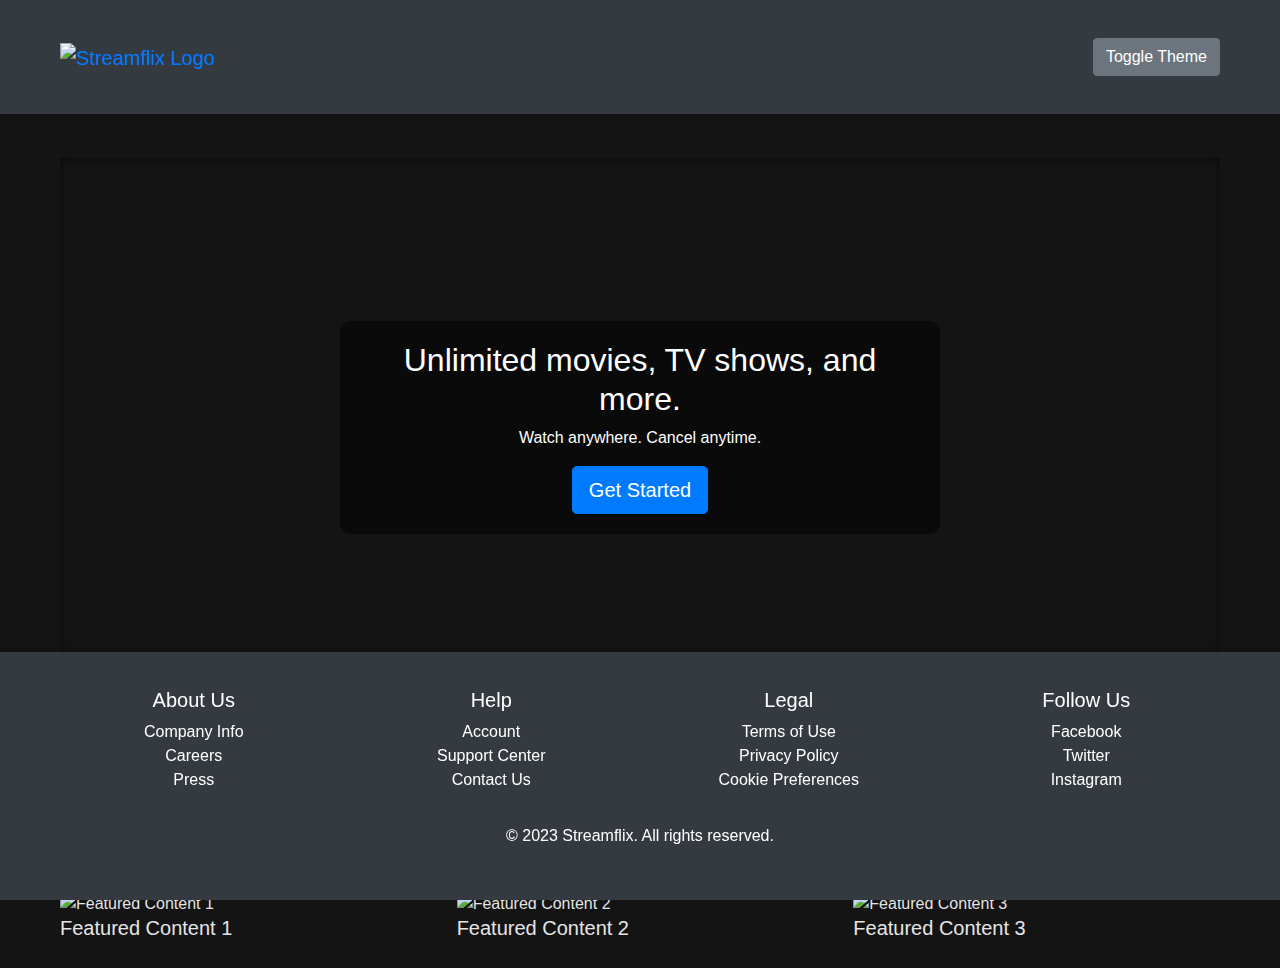
==== Streamflix/index.html @ 5f23887d "deleted: movies.html, mylist.html and tvshows.html." ====
<!DOCTYPE html>
<html lang="en">
<head>
    <meta charset="UTF-8">
    <meta name="viewport" content="width=device-width, initial-scale=1.0">
    <title>Streamflix</title>
    <link rel="stylesheet" href="styles.css">
    <link href="https://stackpath.bootstrapcdn.com/bootstrap/4.5.2/css/bootstrap.min.css" rel="stylesheet">
    <link rel="stylesheet" href="css/style.css">
</head>
<body>
    <header class="bg-dark text-white p-3">
        <div class="container d-flex justify-content-between align-items-center">
            <a class="navbar-brand" href="index.html">
                <img src="images/logo.png" alt="Streamflix Logo" style="height: 50px;">
            </a>
            <button id="theme-toggle" class="btn btn-secondary">Toggle Theme</button>
        </div>
    </header>
    <main class="container mt-4">
        <section class="hero-section text-center text-white">
            <div class="hero-content">
                <h2>Unlimited movies, TV shows, and more.</h2>
                <p>Watch anywhere. Cancel anytime.</p>
                <button class="btn btn-primary btn-lg">Get Started</button>
            </div>
        </section>
        <section class="popular-content mt-4">
            <h2>Popular on Streamflix</h2>
            <div class="row">
                <div class="col-md-3">
                    <img src="images/popular1.jpg" alt="Popular Movie 1">
                    <h5>Popular Movie 1</h5>
                </div>
                <div class="col-md-3">
                    <img src="images/popular2.jpg" alt="Popular Movie 2">
                    <h5>Popular Movie 2</h5>
                </div>
                <div class="col-md-3">
                    <img src="images/popular3.jpg" alt="Popular Movie 3">
                    <h5>Popular Movie 3</h5>
                </div>
                <div class="col-md-3">
                    <img src="images/popular4.jpg" alt="Popular Movie 4">
                    <h5>Popular Movie 4</h5>
                </div>
            </div>
        </section>
        <section>
            <h2>Featured Content</h2>
            <div class="row">
                <div class="col-md-4">
                    <img src="images/featured1.jpg" alt="Featured Content 1">
                    <h5>Featured Content 1</h5>
                </div>
                <div class="col-md-4">
                    <img src="images/featured2.jpg" alt="Featured Content 2">
                    <h5>Featured Content 2</h5>
                </div>
                <div class="col-md-4">
                    <img src="images/featured3.jpg" alt="Featured Content 3">
                    <h5>Featured Content 3</h5>
                </div>
            </div>
        </section>
    </main>
    <footer class="bg-dark text-white text-center p-3 mt-4">
        <div class="container">
            <div class="row">
                <div class="col-md-3">
                    <h5>About Us</h5>
                    <ul class="list-unstyled">
                        <li><a href="#" class="text-white">Company Info</a></li>
                        <li><a href="#" class="text-white">Careers</a></li>
                        <li><a href="#" class="text-white">Press</a></li>
                    </ul>
                </div>
                <div class="col-md-3">
                    <h5>Help</h5>
                    <ul class="list-unstyled">
                        <li><a href="#" class="text-white">Account</a></li>
                        <li><a href="#" class="text-white">Support Center</a></li>
                        <li><a href="#" class="text-white">Contact Us</a></li>
                    </ul>
                </div>
                <div class="col-md-3">
                    <h5>Legal</h5>
                    <ul class="list-unstyled">
                        <li><a href="#" class="text-white">Terms of Use</a></li>
                        <li><a href="#" class="text-white">Privacy Policy</a></li>
                        <li><a href="#" class="text-white">Cookie Preferences</a></li>
                    </ul>
                </div>
                <div class="col-md-3">
                    <h5>Follow Us</h5>
                    <ul class="list-unstyled">
                        <li><a href="#" class="text-white">Facebook</a></li>
                        <li><a href="#" class="text-white">Twitter</a></li>
                        <li><a href="#" class="text-white">Instagram</a></li>
                    </ul>
                </div>
            </div>
            <p class="mt-3">&copy; 2023 Streamflix. All rights reserved.</p>
        </div>
    </footer>
    <script src="https://code.jquery.com/jquery-3.5.1.min.js"></script>
    <script src="https://cdn.jsdelivr.net/npm/@popperjs/core@2.5.4/dist/umd/popper.min.js"></script>
    <script src="https://stackpath.bootstrapcdn.com/bootstrap/4.5.2/js/bootstrap.min.js"></script>
    <script src="js/theme-toggle.js"></script>
</body>
</html>
---- Streamflix/css/style.css ----
/* Styles for Streamflix project */

body {
    font-family: 'Roboto', sans-serif;
    margin: 0;
    padding: 0;
    background-color: #141414;
    color: #e5e5e5;
}

body.light-theme {
    background-color: #ffffff;
    color: #000000;
}

body, header, footer, nav {
    transition: background-color 0.5s, color 0.5s;
}

header {
    background-color: #141414;
    color: #fff;
    padding: 20px 0;
    text-align: center;
    box-shadow: 0 4px 8px rgba(0, 0, 0, 0.1);
}

header.light-theme, footer.light-theme {
    background-color: #ffffff;
    color: #000000;
}

nav {
    display: flex;
    justify-content: center;
    background-color: #141414;
    padding: 10px 0;
    box-shadow: 0 4px 8px rgba(0, 0, 0, 0.1);
}

nav.light-theme {
    background-color: #f8f9fa;
}

nav a {
    color: #fff;
    padding: 14px 20px;
    text-decoration: none;
    text-align: center;
    transition: background-color 0.3s, color 0.3s;
}

nav.light-theme a {
    color: #000000;
}

nav a:hover {
    background-color: #555;
    color: #fff;
}

nav.light-theme a:hover {
    background-color: #e2e6ea;
    color: #000;
}

.container {
    padding: 20px;
    max-width: 1200px;
    margin: 0 auto;
}

footer {
    background-color: #141414;
    color: #fff;
    text-align: center;
    padding: 20px 0;
    position: fixed;
    width: 100%;
    bottom: 0;
    box-shadow: 0 -4px 8px rgba(0, 0, 0, 0.1);
}

.hero-section {
    background: url('hero-background.jpg') no-repeat center center/cover;
    height: 60vh;
    display: flex;
    align-items: center;
    justify-content: center;
    flex-direction: column;
    text-align: center;
    color: #fff;
    padding: 20px;
    box-shadow: inset 0 0 10px rgba(0, 0, 0, 0.5);
}

.hero-section .hero-content {
    background: rgba(0, 0, 0, 0.5);
    padding: 20px;
    border-radius: 10px;
    max-width: 600px;
    width: 100%;
}

.popular-content .row {
    display: flex;
    flex-wrap: wrap;
    gap: 20px;
}

.popular-content .row .col-md-3 {
    flex: 1 1 calc(25% - 20px);
    margin-bottom: 20px;
}

.popular-content img {
    width: 100%;
    border-radius: 10px;
    transition: transform 0.3s;
}

.popular-content img:hover {
    transform: scale(1.05);
}
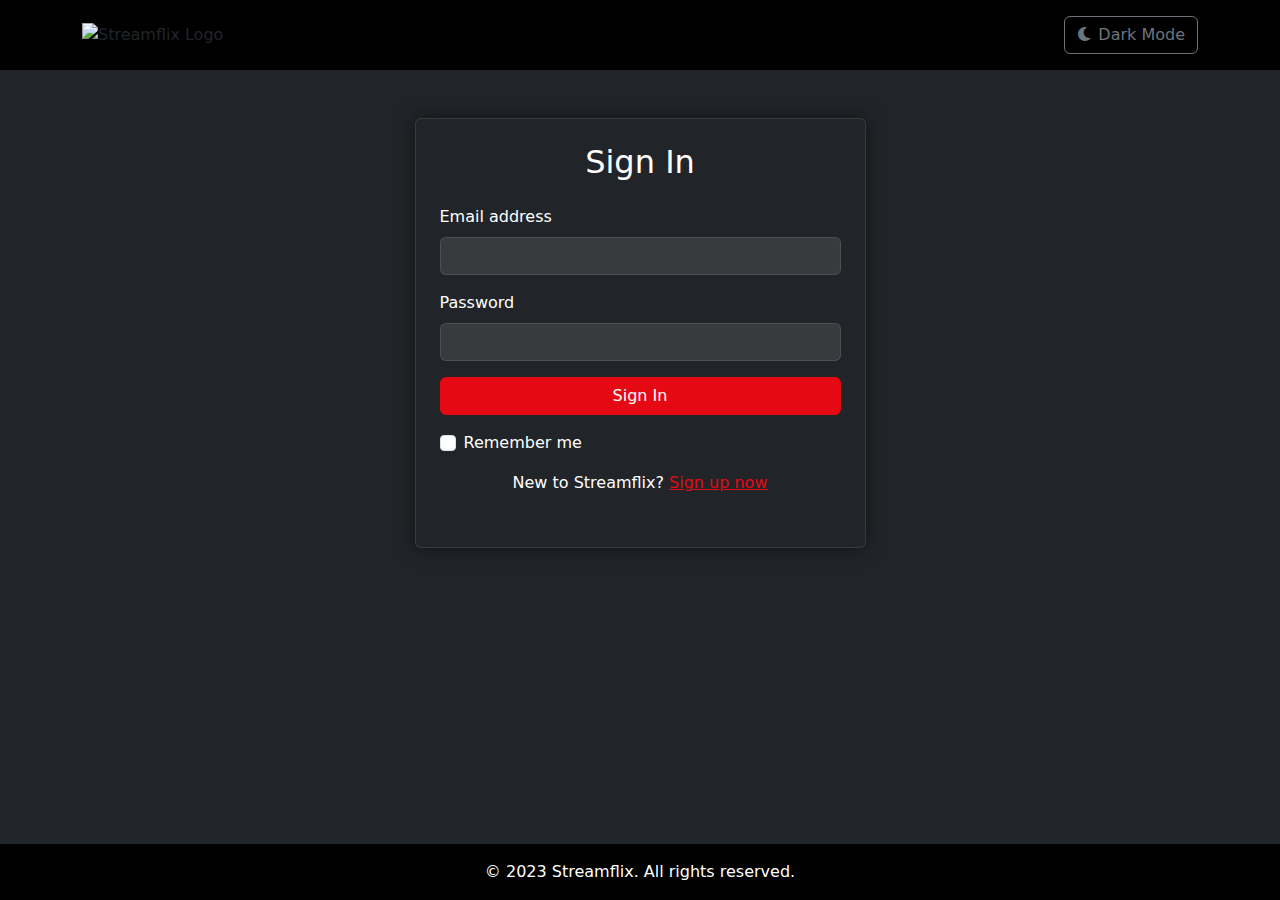
==== commit d2d92f6c: "full rework on index.html page and almost functional login page" ====
--- a/Streamflix/index.html
+++ b/Streamflix/index.html
@@ -3,109 +3,292 @@
 <head>
     <meta charset="UTF-8">
     <meta name="viewport" content="width=device-width, initial-scale=1.0">
-    <title>Streamflix</title>
-    <link rel="stylesheet" href="styles.css">
-    <link href="https://stackpath.bootstrapcdn.com/bootstrap/4.5.2/css/bootstrap.min.css" rel="stylesheet">
+    <title>Streamflix - Home</title>
+    <!-- Bootstrap 5 CSS -->
+    <link href="https://cdn.jsdelivr.net/npm/bootstrap@5.3.0-alpha1/dist/css/bootstrap.min.css" rel="stylesheet">
+    <!-- Font Awesome -->
+    <link rel="stylesheet" href="https://cdnjs.cloudflare.com/ajax/libs/font-awesome/6.0.0-beta3/css/all.min.css">
+    <!-- Custom CSS -->
     <link rel="stylesheet" href="css/style.css">
 </head>
-<body>
-    <header class="bg-dark text-white p-3">
-        <div class="container d-flex justify-content-between align-items-center">
+<body class="bg-black">
+    <!-- Navigation -->
+    <nav class="navbar navbar-expand-lg navbar-dark bg-black bg-gradient py-3">
+        <div class="container">
             <a class="navbar-brand" href="index.html">
-                <img src="images/logo.png" alt="Streamflix Logo" style="height: 50px;">
+                <img src="https://upload.wikimedia.org/wikipedia/commons/0/08/Netflix_2015_logo.svg" alt="Streamflix Logo" height="40">
             </a>
-            <button id="theme-toggle" class="btn btn-secondary">Toggle Theme</button>
+            <button class="navbar-toggler" type="button" data-bs-toggle="collapse" data-bs-target="#navbarNav">
+                <span class="navbar-toggler-icon"></span>
+            </button>
+            <div class="collapse navbar-collapse" id="navbarNav">
+                <ul class="navbar-nav me-auto">
+                    <li class="nav-item"><a class="nav-link active" href="#">Home</a></li>
+                    <li class="nav-item"><a class="nav-link" href="#">TV Shows</a></li>
+                    <li class="nav-item"><a class="nav-link" href="#">Movies</a></li>
+                    <li class="nav-item"><a class="nav-link" href="#">New & Popular</a></li>
+                    <li class="nav-item"><a class="nav-link" href="#">My List</a></li>
+                </ul>
+                <div class="d-flex align-items-center">
+                    <div class="input-group search-box me-3 d-none d-lg-flex">
+                        <input type="text" class="form-control bg-dark text-white border-0" placeholder="Search">
+                        <button class="btn btn-dark" type="button"><i class="fas fa-search"></i></button>
+                    </div>
+                    <div class="dropdown">
+                        <button class="btn btn-dark dropdown-toggle" type="button" id="profileDropdown" data-bs-toggle="dropdown">
+                            <i class="fas fa-user-circle fs-4"></i>
+                        </button>
+                        <ul class="dropdown-menu dropdown-menu-end">
+                            <li><a class="dropdown-item" href="#"><i class="fas fa-user me-2"></i>Account</a></li>
+                            <li><a class="dropdown-item" href="#"><i class="fas fa-cog me-2"></i>Settings</a></li>
+                            <li><hr class="dropdown-divider"></li>
+                            <li><a class="dropdown-item" href="#" id="logoutBtn"><i class="fas fa-sign-out-alt me-2"></i>Sign Out</a></li>
+                        </ul>
+                    </div>
+                    <button id="theme-toggle" class="btn btn-dark ms-2">
+                        <i class="fas fa-moon"></i>
+                    </button>
+                </div>
+            </div>
         </div>
-    </header>
-    <main class="container mt-4">
-        <section class="hero-section text-center text-white">
-            <div class="hero-content">
-                <h2>Unlimited movies, TV shows, and more.</h2>
-                <p>Watch anywhere. Cancel anytime.</p>
-                <button class="btn btn-primary btn-lg">Get Started</button>
+    </nav>
+
+    <!-- Hero Banner -->
+    <section class="hero-banner position-relative">
+        <div class="hero-overlay"></div>
+        <div class="container position-relative z-index-1">
+            <div class="row min-vh-75 align-items-center">
+                <div class="col-lg-6">
+                    <img src="https://image.tmdb.org/t/p/original/wwemzKWzjKYJFfCeiB57q3r4Bcm.png" alt="Featured Show" class="img-fluid mb-4">
+                    <h1 class="display-4 fw-bold mb-3">Stranger Things</h1>
+                    <p class="lead mb-4">When a young boy vanishes, a small town uncovers a mystery involving secret experiments, terrifying supernatural forces and one strange little girl.</p>
+                    <div class="d-flex gap-3">
+                        <button class="btn btn-danger btn-lg"><i class="fas fa-play me-2"></i>Play</button>
+                        <button class="btn btn-outline-light btn-lg"><i class="fas fa-info-circle me-2"></i>More Info</button>
+                    </div>
+                </div>
+            </div>
+        </div>
+    </section>
+
+    <!-- Content Rows -->
+    <main class="container py-5">
+        <!-- Popular on Streamflix -->
+        <section class="mb-5">
+            <h2 class="section-title mb-4">Popular on Streamflix</h2>
+            <div class="row row-cols-2 row-cols-sm-3 row-cols-md-4 row-cols-lg-5 g-3">
+                <div class="col">
+                    <div class="card bg-transparent border-0">
+                        <img src="https://image.tmdb.org/t/p/w500/1g0dhYtq4irTY1GPXvft6k4YLjm.jpg" class="card-img-top" alt="The Witcher">
+                        <div class="card-body p-0 pt-2">
+                            <h5 class="card-title fs-6">The Witcher</h5>
+                        </div>
+                    </div>
+                </div>
+                <div class="col">
+                    <div class="card bg-transparent border-0">
+                        <img src="https://image.tmdb.org/t/p/w500/44Lm7Yd3zFPaQ7O0FbQqjbkUkUo.jpg" class="card-img-top" alt="Money Heist">
+                        <div class="card-body p-0 pt-2">
+                            <h5 class="card-title fs-6">Money Heist</h5>
+                        </div>
+                    </div>
+                </div>
+                <div class="col">
+                    <div class="card bg-transparent border-0">
+                        <img src="https://image.tmdb.org/t/p/w500/6kbAMLteGO8yyewYau6bJ683sw7.jpg" class="card-img-top" alt="The Mandalorian">
+                        <div class="card-body p-0 pt-2">
+                            <h5 class="card-title fs-6">The Mandalorian</h5>
+                        </div>
+                    </div>
+                </div>
+                <div class="col">
+                    <div class="card bg-transparent border-0">
+                        <img src="https://image.tmdb.org/t/p/w500/6UH52Fmau8RPsMAbQbjwN3wJSCj.jpg" class="card-img-top" alt="Peaky Blinders">
+                        <div class="card-body p-0 pt-2">
+                            <h5 class="card-title fs-6">Peaky Blinders</h5>
+                        </div>
+                    </div>
+                </div>
+                <div class="col">
+                    <div class="card bg-transparent border-0">
+                        <img src="https://image.tmdb.org/t/p/w500/5vUux2vNUTqwCzb7thV4H2TnZwm.jpg" class="card-img-top" alt="Breaking Bad">
+                        <div class="card-body p-0 pt-2">
+                            <h5 class="card-title fs-6">Breaking Bad</h5>
+                        </div>
+                    </div>
+                </div>
             </div>
         </section>
-        <section class="popular-content mt-4">
-            <h2>Popular on Streamflix</h2>
-            <div class="row">
-                <div class="col-md-3">
-                    <img src="images/popular1.jpg" alt="Popular Movie 1">
-                    <h5>Popular Movie 1</h5>
-                </div>
-                <div class="col-md-3">
-                    <img src="images/popular2.jpg" alt="Popular Movie 2">
-                    <h5>Popular Movie 2</h5>
-                </div>
-                <div class="col-md-3">
-                    <img src="images/popular3.jpg" alt="Popular Movie 3">
-                    <h5>Popular Movie 3</h5>
-                </div>
-                <div class="col-md-3">
-                    <img src="images/popular4.jpg" alt="Popular Movie 4">
-                    <h5>Popular Movie 4</h5>
+
+        <!-- Continue Watching -->
+        <section class="mb-5">
+            <h2 class="section-title mb-4">Continue Watching</h2>
+            <div class="row row-cols-2 row-cols-sm-3 row-cols-md-4 row-cols-lg-5 g-3">
+                <div class="col">
+                    <div class="card bg-transparent border-0">
+                        <div class="position-relative">
+                            <img src="https://image.tmdb.org/t/p/w500/6f9bUq6e1M8sYQ3kQlKXMuqYVfE.jpg" class="card-img-top" alt="The Queen's Gambit">
+                            <div class="progress position-absolute bottom-0 start-0 w-100 rounded-0" style="height: 4px;">
+                                <div class="progress-bar bg-danger" style="width: 65%"></div>
+                            </div>
+                        </div>
+                        <div class="card-body p-0 pt-2">
+                            <h5 class="card-title fs-6">The Queen's Gambit</h5>
+                        </div>
+                    </div>
+                </div>
+                <div class="col">
+                    <div class="card bg-transparent border-0">
+                        <div class="position-relative">
+                            <img src="https://image.tmdb.org/t/p/w500/6UH52Fmau8RPsMAbQbjwN3wJSCj.jpg" class="card-img-top" alt="Peaky Blinders">
+                            <div class="progress position-absolute bottom-0 start-0 w-100 rounded-0" style="height: 4px;">
+                                <div class="progress-bar bg-danger" style="width: 30%"></div>
+                            </div>
+                        </div>
+                        <div class="card-body p-0 pt-2">
+                            <h5 class="card-title fs-6">Peaky Blinders</h5>
+                        </div>
+                    </div>
+                </div>
+                <div class="col">
+                    <div class="card bg-transparent border-0">
+                        <div class="position-relative">
+                            <img src="https://image.tmdb.org/t/p/w500/5vUux2vNUTqwCzb7thV4H2TnZwm.jpg" class="card-img-top" alt="Breaking Bad">
+                            <div class="progress position-absolute bottom-0 start-0 w-100 rounded-0" style="height: 4px;">
+                                <div class="progress-bar bg-danger" style="width: 80%"></div>
+                            </div>
+                        </div>
+                        <div class="card-body p-0 pt-2">
+                            <h5 class="card-title fs-6">Breaking Bad</h5>
+                        </div>
+                    </div>
+                </div>
+                <div class="col">
+                    <div class="card bg-transparent border-0">
+                        <div class="position-relative">
+                            <img src="https://image.tmdb.org/t/p/w500/6kbAMLteGO8yyewYau6bJ683sw7.jpg" class="card-img-top" alt="The Mandalorian">
+                            <div class="progress position-absolute bottom-0 start-0 w-100 rounded-0" style="height: 4px;">
+                                <div class="progress-bar bg-danger" style="width: 45%"></div>
+                            </div>
+                        </div>
+                        <div class="card-body p-0 pt-2">
+                            <h5 class="card-title fs-6">The Mandalorian</h5>
+                        </div>
+                    </div>
+                </div>
+                <div class="col">
+                    <div class="card bg-transparent border-0">
+                        <div class="position-relative">
+                            <img src="https://image.tmdb.org/t/p/w500/1g0dhYtq4irTY1GPXvft6k4YLjm.jpg" class="card-img-top" alt="The Witcher">
+                            <div class="progress position-absolute bottom-0 start-0 w-100 rounded-0" style="height: 4px;">
+                                <div class="progress-bar bg-danger" style="width: 15%"></div>
+                            </div>
+                        </div>
+                        <div class="card-body p-0 pt-2">
+                            <h5 class="card-title fs-6">The Witcher</h5>
+                        </div>
+                    </div>
                 </div>
             </div>
         </section>
-        <section>
-            <h2>Featured Content</h2>
-            <div class="row">
-                <div class="col-md-4">
-                    <img src="images/featured1.jpg" alt="Featured Content 1">
-                    <h5>Featured Content 1</h5>
-                </div>
-                <div class="col-md-4">
-                    <img src="images/featured2.jpg" alt="Featured Content 2">
-                    <h5>Featured Content 2</h5>
-                </div>
-                <div class="col-md-4">
-                    <img src="images/featured3.jpg" alt="Featured Content 3">
-                    <h5>Featured Content 3</h5>
+
+        <!-- My List -->
+        <section class="mb-5">
+            <h2 class="section-title mb-4">My List</h2>
+            <div class="row row-cols-2 row-cols-sm-3 row-cols-md-4 row-cols-lg-5 g-3">
+                <div class="col">
+                    <div class="card bg-transparent border-0">
+                        <img src="https://image.tmdb.org/t/p/w500/5vUux2vNUTqwCzb7thV4H2TnZwm.jpg" class="card-img-top" alt="Breaking Bad">
+                        <div class="card-body p-0 pt-2">
+                            <h5 class="card-title fs-6">Breaking Bad</h5>
+                        </div>
+                    </div>
+                </div>
+                <div class="col">
+                    <div class="card bg-transparent border-0">
+                        <img src="https://image.tmdb.org/t/p/w500/6UH52Fmau8RPsMAbQbjwN3wJSCj.jpg" class="card-img-top" alt="Peaky Blinders">
+                        <div class="card-body p-0 pt-2">
+                            <h5 class="card-title fs-6">Peaky Blinders</h5>
+                        </div>
+                    </div>
+                </div>
+                <div class="col">
+                    <div class="card bg-transparent border-0">
+                        <img src="https://image.tmdb.org/t/p/w500/6kbAMLteGO8yyewYau6bJ683sw7.jpg" class="card-img-top" alt="The Mandalorian">
+                        <div class="card-body p-0 pt-2">
+                            <h5 class="card-title fs-6">The Mandalorian</h5>
+                        </div>
+                    </div>
+                </div>
+                <div class="col">
+                    <div class="card bg-transparent border-0">
+                        <img src="https://image.tmdb.org/t/p/w500/1g0dhYtq4irTY1GPXvft6k4YLjm.jpg" class="card-img-top" alt="The Witcher">
+                        <div class="card-body p-0 pt-2">
+                            <h5 class="card-title fs-6">The Witcher</h5>
+                        </div>
+                    </div>
+                </div>
+                <div class="col">
+                    <div class="card bg-transparent border-0">
+                        <img src="https://image.tmdb.org/t/p/w500/44Lm7Yd3zFPaQ7O0FbQqjbkUkUo.jpg" class="card-img-top" alt="Money Heist">
+                        <div class="card-body p-0 pt-2">
+                            <h5 class="card-title fs-6">Money Heist</h5>
+                        </div>
+                    </div>
                 </div>
             </div>
         </section>
     </main>
-    <footer class="bg-dark text-white text-center p-3 mt-4">
+
+    <!-- Footer -->
+    <footer class="bg-black text-secondary py-5">
         <div class="container">
             <div class="row">
-                <div class="col-md-3">
-                    <h5>About Us</h5>
+                <div class="col-md-3 mb-4">
+                    <h5 class="text-white mb-3">Company</h5>
                     <ul class="list-unstyled">
-                        <li><a href="#" class="text-white">Company Info</a></li>
-                        <li><a href="#" class="text-white">Careers</a></li>
-                        <li><a href="#" class="text-white">Press</a></li>
+                        <li class="mb-2"><a href="#" class="text-secondary text-decoration-none">About Us</a></li>
+                        <li class="mb-2"><a href="#" class="text-secondary text-decoration-none">Jobs</a></li>
+                        <li class="mb-2"><a href="#" class="text-secondary text-decoration-none">Contact</a></li>
                     </ul>
                 </div>
-                <div class="col-md-3">
-                    <h5>Help</h5>
+                <div class="col-md-3 mb-4">
+                    <h5 class="text-white mb-3">Help</h5>
                     <ul class="list-unstyled">
-                        <li><a href="#" class="text-white">Account</a></li>
-                        <li><a href="#" class="text-white">Support Center</a></li>
-                        <li><a href="#" class="text-white">Contact Us</a></li>
+                        <li class="mb-2"><a href="#" class="text-secondary text-decoration-none">Account</a></li>
+                        <li class="mb-2"><a href="#" class="text-secondary text-decoration-none">Plans</a></li>
+                        <li class="mb-2"><a href="#" class="text-secondary text-decoration-none">Support</a></li>
                     </ul>
                 </div>
-                <div class="col-md-3">
-                    <h5>Legal</h5>
+                <div class="col-md-3 mb-4">
+                    <h5 class="text-white mb-3">Legal</h5>
                     <ul class="list-unstyled">
-                        <li><a href="#" class="text-white">Terms of Use</a></li>
-                        <li><a href="#" class="text-white">Privacy Policy</a></li>
-                        <li><a href="#" class="text-white">Cookie Preferences</a></li>
+                        <li class="mb-2"><a href="#" class="text-secondary text-decoration-none">Privacy</a></li>
+                        <li class="mb-2"><a href="#" class="text-secondary text-decoration-none">Terms</a></li>
+                        <li class="mb-2"><a href="#" class="text-secondary text-decoration-none">Cookie Preferences</a></li>
                     </ul>
                 </div>
-                <div class="col-md-3">
-                    <h5>Follow Us</h5>
-                    <ul class="list-unstyled">
-                        <li><a href="#" class="text-white">Facebook</a></li>
-                        <li><a href="#" class="text-white">Twitter</a></li>
-                        <li><a href="#" class="text-white">Instagram</a></li>
-                    </ul>
-                </div>
-            </div>
-            <p class="mt-3">&copy; 2023 Streamflix. All rights reserved.</p>
+                <div class="col-md-3 mb-4">
+                    <h5 class="text-white mb-3">Follow Us</h5>
+                    <div class="d-flex gap-3">
+                        <a href="#" class="text-secondary"><i class="fab fa-facebook-f fa-lg"></i></a>
+                        <a href="#" class="text-secondary"><i class="fab fa-twitter fa-lg"></i></a>
+                        <a href="#" class="text-secondary"><i class="fab fa-instagram fa-lg"></i></a>
+                        <a href="#" class="text-secondary"><i class="fab fa-youtube fa-lg"></i></a>
+                    </div>
+                </div>
+            </div>
+            <hr class="my-4 bg-secondary">
+            <div class="text-center">
+                <p class="mb-0">&copy; 2023 Streamflix. All rights reserved.</p>
+            </div>
         </div>
     </footer>
-    <script src="https://code.jquery.com/jquery-3.5.1.min.js"></script>
-    <script src="https://cdn.jsdelivr.net/npm/@popperjs/core@2.5.4/dist/umd/popper.min.js"></script>
-    <script src="https://stackpath.bootstrapcdn.com/bootstrap/4.5.2/js/bootstrap.min.js"></script>
+
+    <!-- Bootstrap 5 JS Bundle with Popper -->
+    <script src="https://cdn.jsdelivr.net/npm/bootstrap@5.3.0-alpha1/dist/js/bootstrap.bundle.min.js"></script>
+    <!-- Custom JS -->
+    <script src="js/auth.js"></script>
     <script src="js/theme-toggle.js"></script>
 </body>
-</html>
+</html>--- a/Streamflix/css/style.css
+++ b/Streamflix/css/style.css
@@ -1,124 +1,48 @@
-/* Styles for Streamflix project */
-
 body {
-    font-family: 'Roboto', sans-serif;
-    margin: 0;
-    padding: 0;
-    background-color: #141414;
-    color: #e5e5e5;
+    min-height: 100vh;
+    display: flex;
+    flex-direction: column;
 }
 
-body.light-theme {
-    background-color: #ffffff;
-    color: #000000;
+main {
+    flex: 1;
 }
 
-body, header, footer, nav {
-    transition: background-color 0.5s, color 0.5s;
+.card {
+    border: 1px solid rgba(255, 255, 255, 0.1);
+    box-shadow: 0 0 20px rgba(0, 0, 0, 0.5);
 }
 
-header {
-    background-color: #141414;
-    color: #fff;
-    padding: 20px 0;
-    text-align: center;
-    box-shadow: 0 4px 8px rgba(0, 0, 0, 0.1);
+.form-control.bg-secondary {
+    background-color: rgba(255, 255, 255, 0.1) !important;
+    border: 1px solid rgba(255, 255, 255, 0.2);
 }
 
-header.light-theme, footer.light-theme {
-    background-color: #ffffff;
-    color: #000000;
+.form-control:focus {
+    background-color: rgba(255, 255, 255, 0.2) !important;
+    color: white;
+    border-color: #dc3545;
+    box-shadow: 0 0 0 0.25rem rgba(220, 53, 69, 0.25);
 }
 
-nav {
-    display: flex;
-    justify-content: center;
-    background-color: #141414;
-    padding: 10px 0;
-    box-shadow: 0 4px 8px rgba(0, 0, 0, 0.1);
+.btn-danger {
+    background-color: #e50914;
+    border-color: #e50914;
 }
 
-nav.light-theme {
-    background-color: #f8f9fa;
+.btn-danger:hover {
+    background-color: #c40812;
+    border-color: #c40812;
 }
 
-nav a {
-    color: #fff;
-    padding: 14px 20px;
-    text-decoration: none;
-    text-align: center;
-    transition: background-color 0.3s, color 0.3s;
+a.text-danger {
+    color: #e50914 !important;
 }
 
-nav.light-theme a {
-    color: #000000;
+a.text-danger:hover {
+    color: #c40812 !important;
 }
 
-nav a:hover {
-    background-color: #555;
-    color: #fff;
-}
-
-nav.light-theme a:hover {
-    background-color: #e2e6ea;
-    color: #000;
-}
-
-.container {
-    padding: 20px;
-    max-width: 1200px;
-    margin: 0 auto;
-}
-
-footer {
-    background-color: #141414;
-    color: #fff;
-    text-align: center;
-    padding: 20px 0;
-    position: fixed;
-    width: 100%;
-    bottom: 0;
-    box-shadow: 0 -4px 8px rgba(0, 0, 0, 0.1);
-}
-
-.hero-section {
-    background: url('hero-background.jpg') no-repeat center center/cover;
-    height: 60vh;
-    display: flex;
-    align-items: center;
-    justify-content: center;
-    flex-direction: column;
-    text-align: center;
-    color: #fff;
-    padding: 20px;
-    box-shadow: inset 0 0 10px rgba(0, 0, 0, 0.5);
-}
-
-.hero-section .hero-content {
-    background: rgba(0, 0, 0, 0.5);
-    padding: 20px;
-    border-radius: 10px;
-    max-width: 600px;
-    width: 100%;
-}
-
-.popular-content .row {
-    display: flex;
-    flex-wrap: wrap;
-    gap: 20px;
-}
-
-.popular-content .row .col-md-3 {
-    flex: 1 1 calc(25% - 20px);
-    margin-bottom: 20px;
-}
-
-.popular-content img {
-    width: 100%;
-    border-radius: 10px;
-    transition: transform 0.3s;
-}
-
-.popular-content img:hover {
-    transform: scale(1.05);
+body, .card, .form-control {
+    transition: background-color 0.3s ease, border-color 0.3s ease;
 }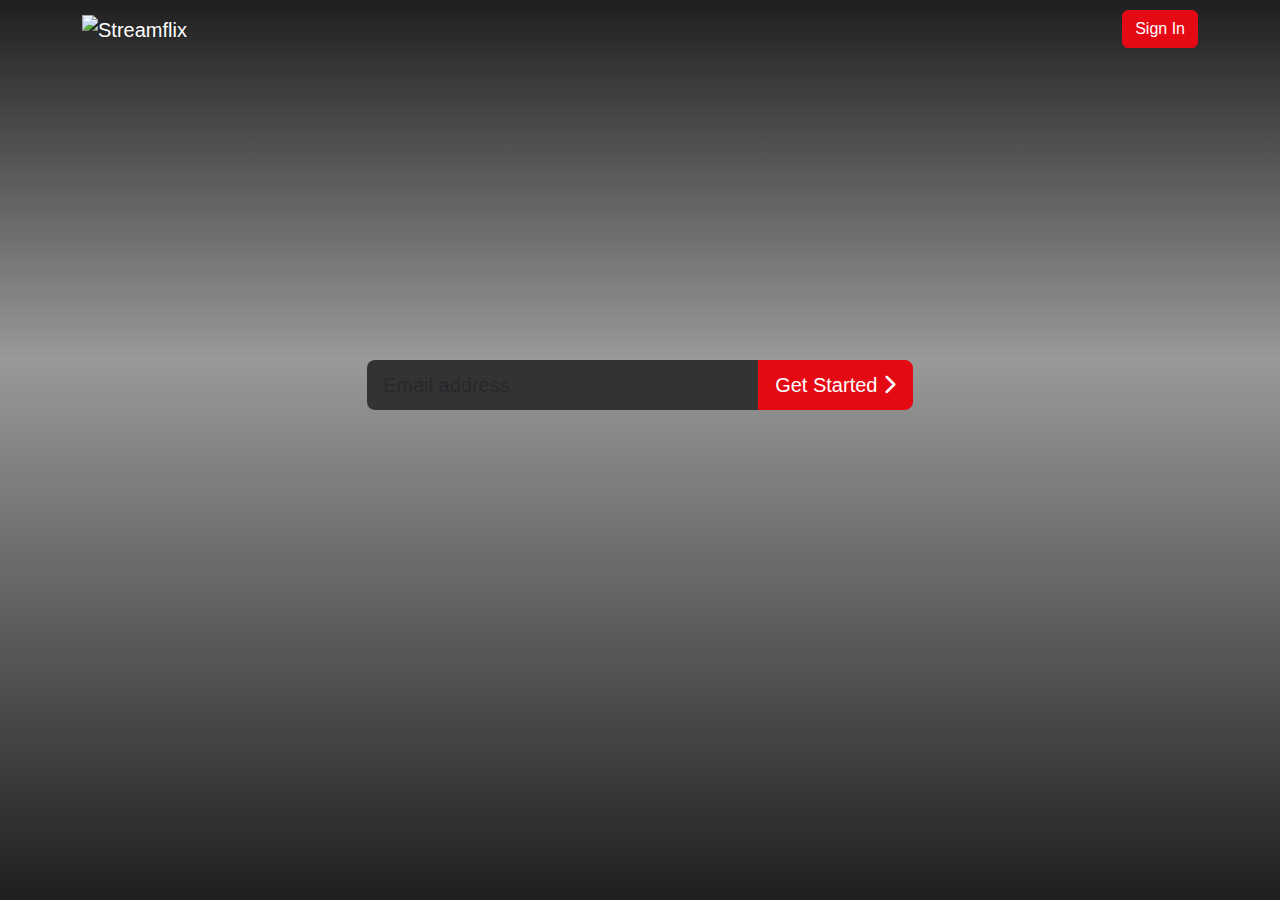
==== commit 90844511: "fixing login function with auth.html" ====
--- a/Streamflix/index.html
+++ b/Streamflix/index.html
@@ -3,292 +3,45 @@
 <head>
     <meta charset="UTF-8">
     <meta name="viewport" content="width=device-width, initial-scale=1.0">
-    <title>Streamflix - Home</title>
-    <!-- Bootstrap 5 CSS -->
-    <link href="https://cdn.jsdelivr.net/npm/bootstrap@5.3.0-alpha1/dist/css/bootstrap.min.css" rel="stylesheet">
-    <!-- Font Awesome -->
-    <link rel="stylesheet" href="https://cdnjs.cloudflare.com/ajax/libs/font-awesome/6.0.0-beta3/css/all.min.css">
-    <!-- Custom CSS -->
+    <title>Streamflix - Unlimited Movies</title>
+    <link href="https://cdn.jsdelivr.net/npm/bootstrap@5.3.0/dist/css/bootstrap.min.css" rel="stylesheet">
+    <link rel="stylesheet" href="https://cdnjs.cloudflare.com/ajax/libs/font-awesome/6.0.0/css/all.min.css">
     <link rel="stylesheet" href="css/style.css">
 </head>
-<body class="bg-black">
-    <!-- Navigation -->
-    <nav class="navbar navbar-expand-lg navbar-dark bg-black bg-gradient py-3">
+<body class="welcome-page">
+    <div class="hero-overlay"></div>
+    
+    <nav class="navbar navbar-dark">
         <div class="container">
             <a class="navbar-brand" href="index.html">
-                <img src="https://upload.wikimedia.org/wikipedia/commons/0/08/Netflix_2015_logo.svg" alt="Streamflix Logo" height="40">
+                <img src="https://upload.wikimedia.org/wikipedia/commons/0/08/Netflix_2015_logo.svg" height="40" alt="Streamflix">
             </a>
-            <button class="navbar-toggler" type="button" data-bs-toggle="collapse" data-bs-target="#navbarNav">
-                <span class="navbar-toggler-icon"></span>
-            </button>
-            <div class="collapse navbar-collapse" id="navbarNav">
-                <ul class="navbar-nav me-auto">
-                    <li class="nav-item"><a class="nav-link active" href="#">Home</a></li>
-                    <li class="nav-item"><a class="nav-link" href="#">TV Shows</a></li>
-                    <li class="nav-item"><a class="nav-link" href="#">Movies</a></li>
-                    <li class="nav-item"><a class="nav-link" href="#">New & Popular</a></li>
-                    <li class="nav-item"><a class="nav-link" href="#">My List</a></li>
-                </ul>
-                <div class="d-flex align-items-center">
-                    <div class="input-group search-box me-3 d-none d-lg-flex">
-                        <input type="text" class="form-control bg-dark text-white border-0" placeholder="Search">
-                        <button class="btn btn-dark" type="button"><i class="fas fa-search"></i></button>
-                    </div>
-                    <div class="dropdown">
-                        <button class="btn btn-dark dropdown-toggle" type="button" id="profileDropdown" data-bs-toggle="dropdown">
-                            <i class="fas fa-user-circle fs-4"></i>
-                        </button>
-                        <ul class="dropdown-menu dropdown-menu-end">
-                            <li><a class="dropdown-item" href="#"><i class="fas fa-user me-2"></i>Account</a></li>
-                            <li><a class="dropdown-item" href="#"><i class="fas fa-cog me-2"></i>Settings</a></li>
-                            <li><hr class="dropdown-divider"></li>
-                            <li><a class="dropdown-item" href="#" id="logoutBtn"><i class="fas fa-sign-out-alt me-2"></i>Sign Out</a></li>
-                        </ul>
-                    </div>
-                    <button id="theme-toggle" class="btn btn-dark ms-2">
-                        <i class="fas fa-moon"></i>
+            <div>
+                <a href="auth.html?action=login" class="btn btn-danger">Sign In</a>
+            </div>
+        </div>
+    </nav>
+
+    <main class="container text-center text-white hero-content">
+        <h1 class="display-3 fw-bold mb-4">Unlimited movies, TV shows, and more.</h1>
+        <p class="h4 mb-5">Watch anywhere. Cancel anytime.</p>
+        <p class="h5 mb-4">Ready to watch? Enter your email to create or restart your membership.</p>
+        
+        <div class="row justify-content-center">
+            <div class="col-md-8 col-lg-6">
+                <div class="input-group mb-3">
+                    <input type="email" class="form-control form-control-lg" placeholder="Email address">
+                    <button class="btn btn-danger btn-lg" type="button" onclick="location.href='auth.html?action=signup'">
+                        Get Started <i class="fas fa-chevron-right"></i>
                     </button>
                 </div>
             </div>
         </div>
-    </nav>
-
-    <!-- Hero Banner -->
-    <section class="hero-banner position-relative">
-        <div class="hero-overlay"></div>
-        <div class="container position-relative z-index-1">
-            <div class="row min-vh-75 align-items-center">
-                <div class="col-lg-6">
-                    <img src="https://image.tmdb.org/t/p/original/wwemzKWzjKYJFfCeiB57q3r4Bcm.png" alt="Featured Show" class="img-fluid mb-4">
-                    <h1 class="display-4 fw-bold mb-3">Stranger Things</h1>
-                    <p class="lead mb-4">When a young boy vanishes, a small town uncovers a mystery involving secret experiments, terrifying supernatural forces and one strange little girl.</p>
-                    <div class="d-flex gap-3">
-                        <button class="btn btn-danger btn-lg"><i class="fas fa-play me-2"></i>Play</button>
-                        <button class="btn btn-outline-light btn-lg"><i class="fas fa-info-circle me-2"></i>More Info</button>
-                    </div>
-                </div>
-            </div>
-        </div>
-    </section>
-
-    <!-- Content Rows -->
-    <main class="container py-5">
-        <!-- Popular on Streamflix -->
-        <section class="mb-5">
-            <h2 class="section-title mb-4">Popular on Streamflix</h2>
-            <div class="row row-cols-2 row-cols-sm-3 row-cols-md-4 row-cols-lg-5 g-3">
-                <div class="col">
-                    <div class="card bg-transparent border-0">
-                        <img src="https://image.tmdb.org/t/p/w500/1g0dhYtq4irTY1GPXvft6k4YLjm.jpg" class="card-img-top" alt="The Witcher">
-                        <div class="card-body p-0 pt-2">
-                            <h5 class="card-title fs-6">The Witcher</h5>
-                        </div>
-                    </div>
-                </div>
-                <div class="col">
-                    <div class="card bg-transparent border-0">
-                        <img src="https://image.tmdb.org/t/p/w500/44Lm7Yd3zFPaQ7O0FbQqjbkUkUo.jpg" class="card-img-top" alt="Money Heist">
-                        <div class="card-body p-0 pt-2">
-                            <h5 class="card-title fs-6">Money Heist</h5>
-                        </div>
-                    </div>
-                </div>
-                <div class="col">
-                    <div class="card bg-transparent border-0">
-                        <img src="https://image.tmdb.org/t/p/w500/6kbAMLteGO8yyewYau6bJ683sw7.jpg" class="card-img-top" alt="The Mandalorian">
-                        <div class="card-body p-0 pt-2">
-                            <h5 class="card-title fs-6">The Mandalorian</h5>
-                        </div>
-                    </div>
-                </div>
-                <div class="col">
-                    <div class="card bg-transparent border-0">
-                        <img src="https://image.tmdb.org/t/p/w500/6UH52Fmau8RPsMAbQbjwN3wJSCj.jpg" class="card-img-top" alt="Peaky Blinders">
-                        <div class="card-body p-0 pt-2">
-                            <h5 class="card-title fs-6">Peaky Blinders</h5>
-                        </div>
-                    </div>
-                </div>
-                <div class="col">
-                    <div class="card bg-transparent border-0">
-                        <img src="https://image.tmdb.org/t/p/w500/5vUux2vNUTqwCzb7thV4H2TnZwm.jpg" class="card-img-top" alt="Breaking Bad">
-                        <div class="card-body p-0 pt-2">
-                            <h5 class="card-title fs-6">Breaking Bad</h5>
-                        </div>
-                    </div>
-                </div>
-            </div>
-        </section>
-
-        <!-- Continue Watching -->
-        <section class="mb-5">
-            <h2 class="section-title mb-4">Continue Watching</h2>
-            <div class="row row-cols-2 row-cols-sm-3 row-cols-md-4 row-cols-lg-5 g-3">
-                <div class="col">
-                    <div class="card bg-transparent border-0">
-                        <div class="position-relative">
-                            <img src="https://image.tmdb.org/t/p/w500/6f9bUq6e1M8sYQ3kQlKXMuqYVfE.jpg" class="card-img-top" alt="The Queen's Gambit">
-                            <div class="progress position-absolute bottom-0 start-0 w-100 rounded-0" style="height: 4px;">
-                                <div class="progress-bar bg-danger" style="width: 65%"></div>
-                            </div>
-                        </div>
-                        <div class="card-body p-0 pt-2">
-                            <h5 class="card-title fs-6">The Queen's Gambit</h5>
-                        </div>
-                    </div>
-                </div>
-                <div class="col">
-                    <div class="card bg-transparent border-0">
-                        <div class="position-relative">
-                            <img src="https://image.tmdb.org/t/p/w500/6UH52Fmau8RPsMAbQbjwN3wJSCj.jpg" class="card-img-top" alt="Peaky Blinders">
-                            <div class="progress position-absolute bottom-0 start-0 w-100 rounded-0" style="height: 4px;">
-                                <div class="progress-bar bg-danger" style="width: 30%"></div>
-                            </div>
-                        </div>
-                        <div class="card-body p-0 pt-2">
-                            <h5 class="card-title fs-6">Peaky Blinders</h5>
-                        </div>
-                    </div>
-                </div>
-                <div class="col">
-                    <div class="card bg-transparent border-0">
-                        <div class="position-relative">
-                            <img src="https://image.tmdb.org/t/p/w500/5vUux2vNUTqwCzb7thV4H2TnZwm.jpg" class="card-img-top" alt="Breaking Bad">
-                            <div class="progress position-absolute bottom-0 start-0 w-100 rounded-0" style="height: 4px;">
-                                <div class="progress-bar bg-danger" style="width: 80%"></div>
-                            </div>
-                        </div>
-                        <div class="card-body p-0 pt-2">
-                            <h5 class="card-title fs-6">Breaking Bad</h5>
-                        </div>
-                    </div>
-                </div>
-                <div class="col">
-                    <div class="card bg-transparent border-0">
-                        <div class="position-relative">
-                            <img src="https://image.tmdb.org/t/p/w500/6kbAMLteGO8yyewYau6bJ683sw7.jpg" class="card-img-top" alt="The Mandalorian">
-                            <div class="progress position-absolute bottom-0 start-0 w-100 rounded-0" style="height: 4px;">
-                                <div class="progress-bar bg-danger" style="width: 45%"></div>
-                            </div>
-                        </div>
-                        <div class="card-body p-0 pt-2">
-                            <h5 class="card-title fs-6">The Mandalorian</h5>
-                        </div>
-                    </div>
-                </div>
-                <div class="col">
-                    <div class="card bg-transparent border-0">
-                        <div class="position-relative">
-                            <img src="https://image.tmdb.org/t/p/w500/1g0dhYtq4irTY1GPXvft6k4YLjm.jpg" class="card-img-top" alt="The Witcher">
-                            <div class="progress position-absolute bottom-0 start-0 w-100 rounded-0" style="height: 4px;">
-                                <div class="progress-bar bg-danger" style="width: 15%"></div>
-                            </div>
-                        </div>
-                        <div class="card-body p-0 pt-2">
-                            <h5 class="card-title fs-6">The Witcher</h5>
-                        </div>
-                    </div>
-                </div>
-            </div>
-        </section>
-
-        <!-- My List -->
-        <section class="mb-5">
-            <h2 class="section-title mb-4">My List</h2>
-            <div class="row row-cols-2 row-cols-sm-3 row-cols-md-4 row-cols-lg-5 g-3">
-                <div class="col">
-                    <div class="card bg-transparent border-0">
-                        <img src="https://image.tmdb.org/t/p/w500/5vUux2vNUTqwCzb7thV4H2TnZwm.jpg" class="card-img-top" alt="Breaking Bad">
-                        <div class="card-body p-0 pt-2">
-                            <h5 class="card-title fs-6">Breaking Bad</h5>
-                        </div>
-                    </div>
-                </div>
-                <div class="col">
-                    <div class="card bg-transparent border-0">
-                        <img src="https://image.tmdb.org/t/p/w500/6UH52Fmau8RPsMAbQbjwN3wJSCj.jpg" class="card-img-top" alt="Peaky Blinders">
-                        <div class="card-body p-0 pt-2">
-                            <h5 class="card-title fs-6">Peaky Blinders</h5>
-                        </div>
-                    </div>
-                </div>
-                <div class="col">
-                    <div class="card bg-transparent border-0">
-                        <img src="https://image.tmdb.org/t/p/w500/6kbAMLteGO8yyewYau6bJ683sw7.jpg" class="card-img-top" alt="The Mandalorian">
-                        <div class="card-body p-0 pt-2">
-                            <h5 class="card-title fs-6">The Mandalorian</h5>
-                        </div>
-                    </div>
-                </div>
-                <div class="col">
-                    <div class="card bg-transparent border-0">
-                        <img src="https://image.tmdb.org/t/p/w500/1g0dhYtq4irTY1GPXvft6k4YLjm.jpg" class="card-img-top" alt="The Witcher">
-                        <div class="card-body p-0 pt-2">
-                            <h5 class="card-title fs-6">The Witcher</h5>
-                        </div>
-                    </div>
-                </div>
-                <div class="col">
-                    <div class="card bg-transparent border-0">
-                        <img src="https://image.tmdb.org/t/p/w500/44Lm7Yd3zFPaQ7O0FbQqjbkUkUo.jpg" class="card-img-top" alt="Money Heist">
-                        <div class="card-body p-0 pt-2">
-                            <h5 class="card-title fs-6">Money Heist</h5>
-                        </div>
-                    </div>
-                </div>
-            </div>
-        </section>
     </main>
 
-    <!-- Footer -->
-    <footer class="bg-black text-secondary py-5">
-        <div class="container">
-            <div class="row">
-                <div class="col-md-3 mb-4">
-                    <h5 class="text-white mb-3">Company</h5>
-                    <ul class="list-unstyled">
-                        <li class="mb-2"><a href="#" class="text-secondary text-decoration-none">About Us</a></li>
-                        <li class="mb-2"><a href="#" class="text-secondary text-decoration-none">Jobs</a></li>
-                        <li class="mb-2"><a href="#" class="text-secondary text-decoration-none">Contact</a></li>
-                    </ul>
-                </div>
-                <div class="col-md-3 mb-4">
-                    <h5 class="text-white mb-3">Help</h5>
-                    <ul class="list-unstyled">
-                        <li class="mb-2"><a href="#" class="text-secondary text-decoration-none">Account</a></li>
-                        <li class="mb-2"><a href="#" class="text-secondary text-decoration-none">Plans</a></li>
-                        <li class="mb-2"><a href="#" class="text-secondary text-decoration-none">Support</a></li>
-                    </ul>
-                </div>
-                <div class="col-md-3 mb-4">
-                    <h5 class="text-white mb-3">Legal</h5>
-                    <ul class="list-unstyled">
-                        <li class="mb-2"><a href="#" class="text-secondary text-decoration-none">Privacy</a></li>
-                        <li class="mb-2"><a href="#" class="text-secondary text-decoration-none">Terms</a></li>
-                        <li class="mb-2"><a href="#" class="text-secondary text-decoration-none">Cookie Preferences</a></li>
-                    </ul>
-                </div>
-                <div class="col-md-3 mb-4">
-                    <h5 class="text-white mb-3">Follow Us</h5>
-                    <div class="d-flex gap-3">
-                        <a href="#" class="text-secondary"><i class="fab fa-facebook-f fa-lg"></i></a>
-                        <a href="#" class="text-secondary"><i class="fab fa-twitter fa-lg"></i></a>
-                        <a href="#" class="text-secondary"><i class="fab fa-instagram fa-lg"></i></a>
-                        <a href="#" class="text-secondary"><i class="fab fa-youtube fa-lg"></i></a>
-                    </div>
-                </div>
-            </div>
-            <hr class="my-4 bg-secondary">
-            <div class="text-center">
-                <p class="mb-0">&copy; 2023 Streamflix. All rights reserved.</p>
-            </div>
-        </div>
-    </footer>
-
-    <!-- Bootstrap 5 JS Bundle with Popper -->
-    <script src="https://cdn.jsdelivr.net/npm/bootstrap@5.3.0-alpha1/dist/js/bootstrap.bundle.min.js"></script>
-    <!-- Custom JS -->
-    <script src="js/auth.js"></script>
-    <script src="js/theme-toggle.js"></script>
+    <script src="https://cdn.jsdelivr.net/npm/bootstrap@5.3.0/dist/js/bootstrap.bundle.min.js"></script>
+    <script src="https://www.gstatic.com/firebasejs/9.6.0/firebase-app-compat.js"></script>
+    <script src="https://www.gstatic.com/firebasejs/9.6.0/firebase-auth-compat.js"></script>
+    <script src="js/firebase.js"></script>
 </body>
 </html>--- a/Streamflix/css/style.css
+++ b/Streamflix/css/style.css
@@ -1,30 +1,55 @@
+/* Base Styles */
 body {
-    min-height: 100vh;
-    display: flex;
-    flex-direction: column;
+    font-family: 'Helvetica Neue', Helvetica, Arial, sans-serif;
+    color: white;
 }
 
-main {
-    flex: 1;
+/* Backgrounds */
+.bg-black {
+    background-color: #141414;
 }
 
-.card {
-    border: 1px solid rgba(255, 255, 255, 0.1);
-    box-shadow: 0 0 20px rgba(0, 0, 0, 0.5);
+.bg-dark {
+    background-color: #181818 !important;
 }
 
-.form-control.bg-secondary {
-    background-color: rgba(255, 255, 255, 0.1) !important;
-    border: 1px solid rgba(255, 255, 255, 0.2);
+/* Auth Pages */
+.welcome-page, .auth-page {
+    background: url('https://assets.nflxext.com/ffe/siteui/vlv3/5e16108c-fd30-46de-9bb8-0b4e1bbbc509/29d8d7d7-83cc-4b5f-aa9b-6fd4f68bfaa6/NL-en-20240205-popsignuptwoweeks-perspective_alpha_website_large.jpg') no-repeat center center/cover;
+    min-height: 100vh;
+    position: relative;
+}
+
+.hero-overlay {
+    position: absolute;
+    top: 0;
+    left: 0;
+    width: 100%;
+    height: 100%;
+    background: rgba(0, 0, 0, 0.4);
+    background-image: linear-gradient(to top, rgba(0, 0, 0, 0.8) 0, rgba(0, 0, 0, 0) 60%, rgba(0, 0, 0, 0.8) 100%);
+}
+
+.auth-card {
+    background-color: rgba(0, 0, 0, 0.75);
+    border-radius: 4px;
+}
+
+/* Forms */
+.form-control {
+    background-color: #333;
+    border: none;
+    color: white;
+    height: 50px;
 }
 
 .form-control:focus {
-    background-color: rgba(255, 255, 255, 0.2) !important;
+    background-color: #454545;
     color: white;
-    border-color: #dc3545;
-    box-shadow: 0 0 0 0.25rem rgba(220, 53, 69, 0.25);
+    box-shadow: none;
 }
 
+/* Buttons */
 .btn-danger {
     background-color: #e50914;
     border-color: #e50914;
@@ -35,14 +60,87 @@
     border-color: #c40812;
 }
 
-a.text-danger {
-    color: #e50914 !important;
+/* Video Cards */
+.video-card {
+    position: relative;
+    transition: transform 0.3s;
+    cursor: pointer;
 }
 
-a.text-danger:hover {
-    color: #c40812 !important;
+.video-card:hover {
+    transform: scale(1.05);
+    z-index: 10;
 }
 
-body, .card, .form-control {
-    transition: background-color 0.3s ease, border-color 0.3s ease;
+.video-card:hover .video-preview {
+    display: block;
+}
+
+.video-preview {
+    display: none;
+    position: absolute;
+    top: 0;
+    left: 0;
+    width: 100%;
+    transform: scale(1.1);
+    transform-origin: bottom;
+    box-shadow: 0 10px 25px rgba(0,0,0,0.5);
+    border-radius: 4px;
+    overflow: hidden;
+}
+
+.card-actions {
+    position: absolute;
+    bottom: 10px;
+    left: 10px;
+    display: flex;
+    gap: 5px;
+}
+
+/* Hero Banner */
+.hero-banner {
+    position: relative;
+    min-height: 70vh;
+}
+
+.hero-video {
+    position: absolute;
+    top: 0;
+    left: 0;
+    width: 100%;
+    height: 100%;
+    object-fit: cover;
+    z-index: 0;
+}
+
+.z-index-1 {
+    position: relative;
+    z-index: 1;
+}
+
+/* Profile Page */
+#profile-avatar {
+    object-fit: cover;
+}
+
+/* Responsive */
+@media (max-width: 768px) {
+    .search-box {
+        margin-top: 10px;
+        width: 100%;
+    }
+    
+    .navbar-nav {
+        margin-top: 10px;
+    }
+    
+    .hero-content h1 {
+        font-size: 2rem;
+    }
+}
+
+/* Loading Spinner */
+.spinner-border {
+    width: 3rem;
+    height: 3rem;
 }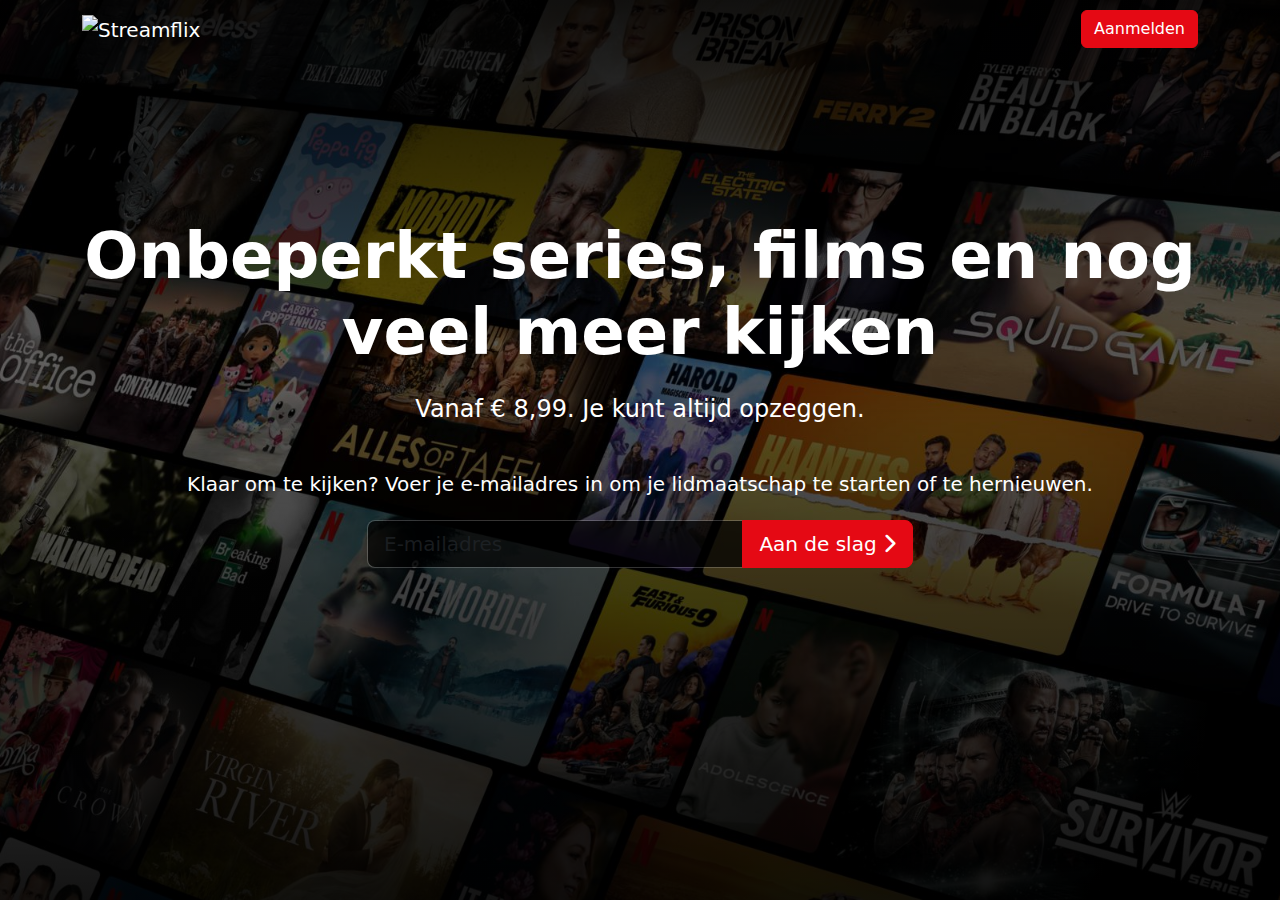
==== commit d3fea9e0: "final touches of the index and login page" ====
--- a/Streamflix/index.html
+++ b/Streamflix/index.html
@@ -1,9 +1,9 @@
 <!DOCTYPE html>
-<html lang="en">
+<html lang="nl">
 <head>
     <meta charset="UTF-8">
     <meta name="viewport" content="width=device-width, initial-scale=1.0">
-    <title>Streamflix - Unlimited Movies</title>
+    <title>Streamflix - Onbeperkt series en films kijken</title>
     <link href="https://cdn.jsdelivr.net/npm/bootstrap@5.3.0/dist/css/bootstrap.min.css" rel="stylesheet">
     <link rel="stylesheet" href="https://cdnjs.cloudflare.com/ajax/libs/font-awesome/6.0.0/css/all.min.css">
     <link rel="stylesheet" href="css/style.css">
@@ -17,31 +17,26 @@
                 <img src="https://upload.wikimedia.org/wikipedia/commons/0/08/Netflix_2015_logo.svg" height="40" alt="Streamflix">
             </a>
             <div>
-                <a href="auth.html?action=login" class="btn btn-danger">Sign In</a>
+                <a href="auth.html?action=login" class="btn btn-danger">Aanmelden</a>
             </div>
         </div>
     </nav>
 
     <main class="container text-center text-white hero-content">
-        <h1 class="display-3 fw-bold mb-4">Unlimited movies, TV shows, and more.</h1>
-        <p class="h4 mb-5">Watch anywhere. Cancel anytime.</p>
-        <p class="h5 mb-4">Ready to watch? Enter your email to create or restart your membership.</p>
+        <h1 class="display-3 fw-bold mb-4">Onbeperkt series, films en nog veel meer kijken</h1>
+        <p class="h4 mb-5">Vanaf € 8,99. Je kunt altijd opzeggen.</p>
+        <p class="h5 mb-4">Klaar om te kijken? Voer je e-mailadres in om je lidmaatschap te starten of te hernieuwen.</p>
         
         <div class="row justify-content-center">
             <div class="col-md-8 col-lg-6">
                 <div class="input-group mb-3">
-                    <input type="email" class="form-control form-control-lg" placeholder="Email address">
-                    <button class="btn btn-danger btn-lg" type="button" onclick="location.href='auth.html?action=signup'">
-                        Get Started <i class="fas fa-chevron-right"></i>
-                    </button>
+                    <input type="email" class="form-control form-control-lg" placeholder="E-mailadres">
+                    <a href="auth.html" class="btn btn-danger btn-lg">
+                        Aan de slag <i class="fas fa-chevron-right"></i>
+                    </a>
                 </div>
             </div>
         </div>
     </main>
-
-    <script src="https://cdn.jsdelivr.net/npm/bootstrap@5.3.0/dist/js/bootstrap.bundle.min.js"></script>
-    <script src="https://www.gstatic.com/firebasejs/9.6.0/firebase-app-compat.js"></script>
-    <script src="https://www.gstatic.com/firebasejs/9.6.0/firebase-auth-compat.js"></script>
-    <script src="js/firebase.js"></script>
 </body>
 </html>--- a/Streamflix/css/style.css
+++ b/Streamflix/css/style.css
@@ -1,146 +1,71 @@
-/* Base Styles */
-body {
-    font-family: 'Helvetica Neue', Helvetica, Arial, sans-serif;
-    color: white;
-}
-
-/* Backgrounds */
-.bg-black {
-    background-color: #141414;
-}
-
-.bg-dark {
-    background-color: #181818 !important;
-}
-
-/* Auth Pages */
-.welcome-page, .auth-page {
-    background: url('https://assets.nflxext.com/ffe/siteui/vlv3/5e16108c-fd30-46de-9bb8-0b4e1bbbc509/29d8d7d7-83cc-4b5f-aa9b-6fd4f68bfaa6/NL-en-20240205-popsignuptwoweeks-perspective_alpha_website_large.jpg') no-repeat center center/cover;
+/* Background with your image */
+.welcome-page {
+    background: url('../images/NL-nl-20250317-TRIFECTA-perspective_dd6c75eb-e52d-42ce-abe5-dd9a51c86911_large.jpg') no-repeat center center fixed;
+    background-size: cover;
     min-height: 100vh;
     position: relative;
 }
 
+/* Overlay */
 .hero-overlay {
     position: absolute;
     top: 0;
     left: 0;
     width: 100%;
     height: 100%;
-    background: rgba(0, 0, 0, 0.4);
+    background-color: rgba(0, 0, 0, 0.5);
     background-image: linear-gradient(to top, rgba(0, 0, 0, 0.8) 0, rgba(0, 0, 0, 0) 60%, rgba(0, 0, 0, 0.8) 100%);
 }
 
-.auth-card {
-    background-color: rgba(0, 0, 0, 0.75);
-    border-radius: 4px;
+/* Content positioning */
+.hero-content {
+    position: relative;
+    z-index: 1;
+    padding-top: 10rem;
 }
 
-/* Forms */
+/* Form styling */
 .form-control {
-    background-color: #333;
-    border: none;
+    background-color: rgba(0, 0, 0, 0.7);
+    border: 1px solid rgba(255, 255, 255, 0.2);
     color: white;
-    height: 50px;
 }
 
 .form-control:focus {
-    background-color: #454545;
+    background-color: rgba(0, 0, 0, 0.8);
     color: white;
     box-shadow: none;
+    border-color: rgba(255, 255, 255, 0.4);
 }
 
-/* Buttons */
+/* Button styling */
 .btn-danger {
     background-color: #e50914;
     border-color: #e50914;
 }
 
 .btn-danger:hover {
-    background-color: #c40812;
-    border-color: #c40812;
+    background-color: #f40612;
+    border-color: #f40612;
 }
 
-/* Video Cards */
-.video-card {
-    position: relative;
-    transition: transform 0.3s;
-    cursor: pointer;
-}
-
-.video-card:hover {
-    transform: scale(1.05);
-    z-index: 10;
-}
-
-.video-card:hover .video-preview {
-    display: block;
-}
-
-.video-preview {
-    display: none;
-    position: absolute;
-    top: 0;
-    left: 0;
-    width: 100%;
-    transform: scale(1.1);
-    transform-origin: bottom;
-    box-shadow: 0 10px 25px rgba(0,0,0,0.5);
-    border-radius: 4px;
-    overflow: hidden;
-}
-
-.card-actions {
-    position: absolute;
-    bottom: 10px;
-    left: 10px;
-    display: flex;
-    gap: 5px;
-}
-
-/* Hero Banner */
-.hero-banner {
-    position: relative;
-    min-height: 70vh;
-}
-
-.hero-video {
-    position: absolute;
-    top: 0;
-    left: 0;
-    width: 100%;
-    height: 100%;
-    object-fit: cover;
-    z-index: 0;
-}
-
-.z-index-1 {
-    position: relative;
-    z-index: 1;
-}
-
-/* Profile Page */
-#profile-avatar {
-    object-fit: cover;
-}
-
-/* Responsive */
+/* Responsive adjustments */
 @media (max-width: 768px) {
-    .search-box {
-        margin-top: 10px;
-        width: 100%;
+    .hero-content {
+        padding-top: 5rem;
     }
     
-    .navbar-nav {
-        margin-top: 10px;
+    .display-3 {
+        font-size: 2.5rem;
     }
     
-    .hero-content h1 {
-        font-size: 2rem;
+    .input-group {
+        flex-direction: column;
     }
-}
-
-/* Loading Spinner */
-.spinner-border {
-    width: 3rem;
-    height: 3rem;
+    
+    .input-group .form-control,
+    .input-group .btn {
+        width: 100%;
+        margin-bottom: 10px;
+    }
 }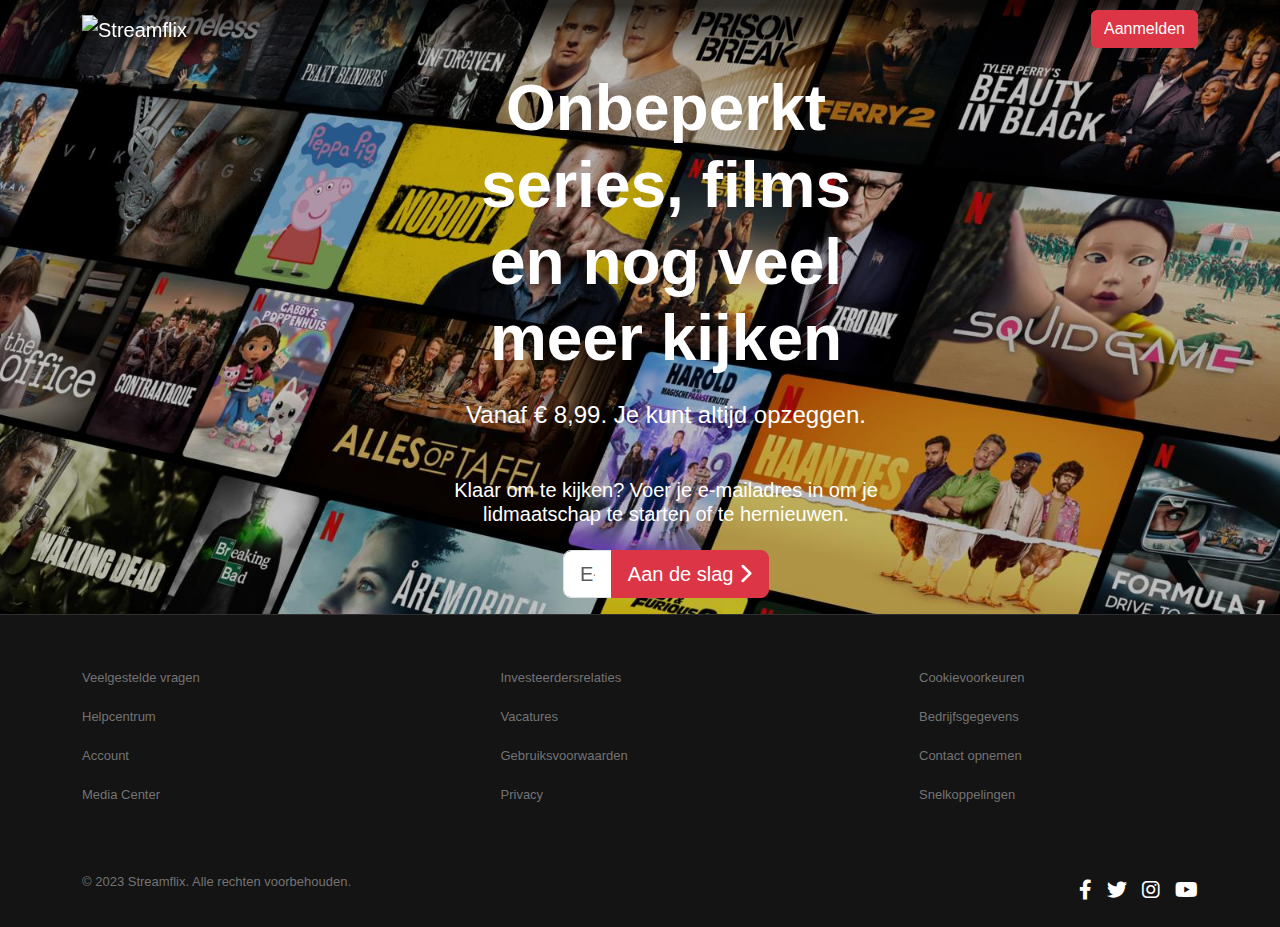
==== commit 0e3daa56: "fixed the header and footers" ====
--- a/Streamflix/index.html
+++ b/Streamflix/index.html
@@ -7,21 +7,29 @@
     <link href="https://cdn.jsdelivr.net/npm/bootstrap@5.3.0/dist/css/bootstrap.min.css" rel="stylesheet">
     <link rel="stylesheet" href="https://cdnjs.cloudflare.com/ajax/libs/font-awesome/6.0.0/css/all.min.css">
     <link rel="stylesheet" href="css/style.css">
+    <style>
+        body.welcome-page {
+            background: url('./images/NL-nl-20250317-TRIFECTA-perspective_dd6c75eb-e52d-42ce-abe5-dd9a51c86911_large.jpg') no-repeat center center fixed;
+            background-size: cover;
+        }
+    </style>
 </head>
 <body class="welcome-page">
+    <header>
+        <nav class="navbar navbar-dark">
+            <div class="container">
+                <a class="navbar-brand" href="index.html">
+                    <img src="https://upload.wikimedia.org/wikipedia/commons/0/08/Netflix_2015_logo.svg" height="40" alt="Streamflix">
+                </a>
+                <div>
+                    <a href="auth.html?action=login" class="btn btn-danger">Aanmelden</a>
+                </div>
+            </div>
+        </nav>
+    </header>
+
     <div class="hero-overlay"></div>
     
-    <nav class="navbar navbar-dark">
-        <div class="container">
-            <a class="navbar-brand" href="index.html">
-                <img src="https://upload.wikimedia.org/wikipedia/commons/0/08/Netflix_2015_logo.svg" height="40" alt="Streamflix">
-            </a>
-            <div>
-                <a href="auth.html?action=login" class="btn btn-danger">Aanmelden</a>
-            </div>
-        </div>
-    </nav>
-
     <main class="container text-center text-white hero-content">
         <h1 class="display-3 fw-bold mb-4">Onbeperkt series, films en nog veel meer kijken</h1>
         <p class="h4 mb-5">Vanaf € 8,99. Je kunt altijd opzeggen.</p>
@@ -38,5 +46,45 @@
             </div>
         </div>
     </main>
+
+    <footer class="site-footer">
+        <div class="container">
+            <div class="footer-links">
+                <div class="footer-column">
+                    <ul>
+                        <li><a href="#">Veelgestelde vragen</a></li>
+                        <li><a href="#">Helpcentrum</a></li>
+                        <li><a href="#">Account</a></li>
+                        <li><a href="#">Media Center</a></li>
+                    </ul>
+                </div>
+                <div class="footer-column">
+                    <ul>
+                        <li><a href="#">Investeerdersrelaties</a></li>
+                        <li><a href="#">Vacatures</a></li>
+                        <li><a href="#">Gebruiksvoorwaarden</a></li>
+                        <li><a href="#">Privacy</a></li>
+                    </ul>
+                </div>
+                <div class="footer-column">
+                    <ul>
+                        <li><a href="#">Cookievoorkeuren</a></li>
+                        <li><a href="#">Bedrijfsgegevens</a></li>
+                        <li><a href="#">Contact opnemen</a></li>
+                        <li><a href="#">Snelkoppelingen</a></li>
+                    </ul>
+                </div>
+            </div>
+            <div class="footer-bottom">
+                <p>&copy; 2023 Streamflix. Alle rechten voorbehouden.</p>
+                <div class="social-icons">
+                    <a href="#"><i class="fab fa-facebook-f"></i></a>
+                    <a href="#"><i class="fab fa-twitter"></i></a>
+                    <a href="#"><i class="fab fa-instagram"></i></a>
+                    <a href="#"><i class="fab fa-youtube"></i></a>
+                </div>
+            </div>
+        </div>
+    </footer>
 </body>
 </html>--- a/Streamflix/css/style.css
+++ b/Streamflix/css/style.css
@@ -1,71 +1,255 @@
-/* Background with your image */
-.welcome-page {
-    background: url('../images/NL-nl-20250317-TRIFECTA-perspective_dd6c75eb-e52d-42ce-abe5-dd9a51c86911_large.jpg') no-repeat center center fixed;
+:root {
+    --netflix-red: #e50914;
+    --netflix-dark: #141414;
+    --netflix-gray: #303030;
+    --netflix-light-gray: #737373;
+}
+
+body {
+    background-color: var(--netflix-dark);
+    color: white;
+    font-family: 'Helvetica Neue', Helvetica, Arial, sans-serif;
+    padding-top: 70px; /* Adjust this value to match the height of the header */
+}
+
+.navbar {
+    background: linear-gradient(to bottom, rgba(0,0,0,0.7) 10%, rgba(0,0,0,0));
+    position: fixed;
+    top: 0;
+    width: 100%;
+    z-index: 1000;
+    transition: background-color 0.4s;
+}
+
+.navbar.scrolled {
+    background-color: var(--netflix-dark);
+}
+
+.hero-banner {
+    height: 70vh;
     background-size: cover;
-    min-height: 100vh;
-    position: relative;
-}
-
-/* Overlay */
-.hero-overlay {
+    background-position: center;
+    position: relative;
+    display: flex;
+    align-items: center;
+    margin-top: -68px;
+}
+
+.hero-banner::before {
+    content: '';
     position: absolute;
     top: 0;
     left: 0;
+    right: 0;
+    bottom: 0;
+    background: linear-gradient(to top, var(--netflix-dark) 0%, transparent 50%);
+}
+
+.hero-content {
+    position: relative;
+    z-index: 1;
+    padding-left: 4rem;
+    max-width: 40%;
+}
+
+.section-title {
+    font-weight: bold;
+    margin-bottom: 1rem;
+}
+
+.row-container {
+    position: relative;
+    margin-bottom: 3rem;
+}
+
+.row-header {
+    display: flex;
+    justify-content: space-between;
+    align-items: center;
+    margin-bottom: 1rem;
+}
+
+.scroll-row {
+    display: flex;
+    overflow-x: auto;
+    overflow-y: hidden;
+    scroll-behavior: smooth;
+    padding: 1rem 0;
+    -ms-overflow-style: none;
+    scrollbar-width: none;
+}
+
+.scroll-row::-webkit-scrollbar {
+    display: none;
+}
+
+.movie-card {
+    flex: 0 0 auto;
+    width: 220px;
+    margin-right: 10px;
+    transition: transform 0.3s;
+    position: relative;
+}
+
+.movie-card:hover {
+    transform: scale(1.1);
+    z-index: 10;
+}
+
+.movie-card img {
+    border-radius: 4px;
     width: 100%;
-    height: 100%;
-    background-color: rgba(0, 0, 0, 0.5);
-    background-image: linear-gradient(to top, rgba(0, 0, 0, 0.8) 0, rgba(0, 0, 0, 0) 60%, rgba(0, 0, 0, 0.8) 100%);
-}
-
-/* Content positioning */
-.hero-content {
-    position: relative;
-    z-index: 1;
-    padding-top: 10rem;
-}
-
-/* Form styling */
-.form-control {
-    background-color: rgba(0, 0, 0, 0.7);
-    border: 1px solid rgba(255, 255, 255, 0.2);
-    color: white;
-}
-
-.form-control:focus {
-    background-color: rgba(0, 0, 0, 0.8);
-    color: white;
-    box-shadow: none;
-    border-color: rgba(255, 255, 255, 0.4);
-}
-
-/* Button styling */
-.btn-danger {
-    background-color: #e50914;
-    border-color: #e50914;
-}
-
-.btn-danger:hover {
-    background-color: #f40612;
-    border-color: #f40612;
-}
-
-/* Responsive adjustments */
+    height: auto;
+}
+
+.movie-card .card-body {
+    padding: 0.5rem;
+    opacity: 0;
+    transition: opacity 0.3s;
+    position: absolute;
+    bottom: 0;
+    background: rgba(0,0,0,0.7);
+    width: 100%;
+}
+
+.movie-card:hover .card-body {
+    opacity: 1;
+}
+
+.scroll-btn {
+    position: absolute;
+    top: 50%;
+    transform: translateY(-50%);
+    background: rgba(0,0,0,0.5);
+    border: none;
+    color: white;
+    width: 40px;
+    height: 100px;
+    z-index: 10;
+    display: flex;
+    align-items: center;
+    justify-content: center;
+    cursor: pointer;
+}
+
+.scroll-btn.left {
+    left: 0;
+    border-radius: 0 4px 4px 0;
+}
+
+.scroll-btn.right {
+    right: 0;
+    border-radius: 4px 0 0 4px;
+}
+
+.scroll-btn:hover {
+    background: rgba(0,0,0,0.7);
+}
+
+.genre-tag {
+    background-color: var(--netflix-red);
+    padding: 0.2rem 0.5rem;
+    border-radius: 3px;
+    font-size: 0.8rem;
+    margin-right: 0.5rem;
+}
+
+.play-btn {
+    background-color: white;
+    color: black;
+    border: none;
+    padding: 0.5rem 1.5rem;
+    border-radius: 4px;
+    font-weight: bold;
+    margin-right: 1rem;
+}
+
+.info-btn {
+    background-color: rgba(109, 109, 110, 0.7);
+    color: white;
+    border: none;
+    padding: 0.5rem 1.5rem;
+    border-radius: 4px;
+    font-weight: bold;
+}
+
+/* Footer Styles */
+.site-footer {
+    background-color: var(--netflix-dark);
+    color: var(--netflix-light-gray);
+    padding: 50px 0 20px;
+    border-top: 1px solid var(--netflix-gray);
+}
+
+.footer-links {
+    display: flex;
+    flex-wrap: wrap;
+    justify-content: space-between;
+    margin-bottom: 30px;
+}
+
+.footer-column {
+    flex: 0 0 25%;
+    margin-bottom: 20px;
+}
+
+.footer-column ul {
+    list-style: none;
+    padding: 0;
+}
+
+.footer-column li {
+    margin-bottom: 15px;
+}
+
+.footer-column a {
+    color: var(--netflix-light-gray);
+    text-decoration: none;
+    font-size: 13px;
+}
+
+.footer-column a:hover {
+    text-decoration: underline;
+}
+
+.footer-bottom {
+    display: flex;
+    justify-content: space-between;
+    align-items: center;
+    margin-top: 30px;
+    font-size: 13px;
+}
+
+.social-icons {
+    display: flex;
+    gap: 15px;
+}
+
+.social-icons a {
+    color: white;
+    font-size: 20px;
+}
+
 @media (max-width: 768px) {
     .hero-content {
-        padding-top: 5rem;
-    }
-    
-    .display-3 {
-        font-size: 2.5rem;
-    }
-    
-    .input-group {
+        max-width: 80%;
+        padding-left: 2rem;
+    }
+    
+    .movie-card {
+        width: 150px;
+    }
+    
+    .footer-column {
+        flex: 0 0 50%;
+    }
+    
+    .footer-bottom {
         flex-direction: column;
-    }
-    
-    .input-group .form-control,
-    .input-group .btn {
-        width: 100%;
-        margin-bottom: 10px;
+        text-align: center;
+    }
+    
+    .social-icons {
+        margin-top: 15px;
     }
 }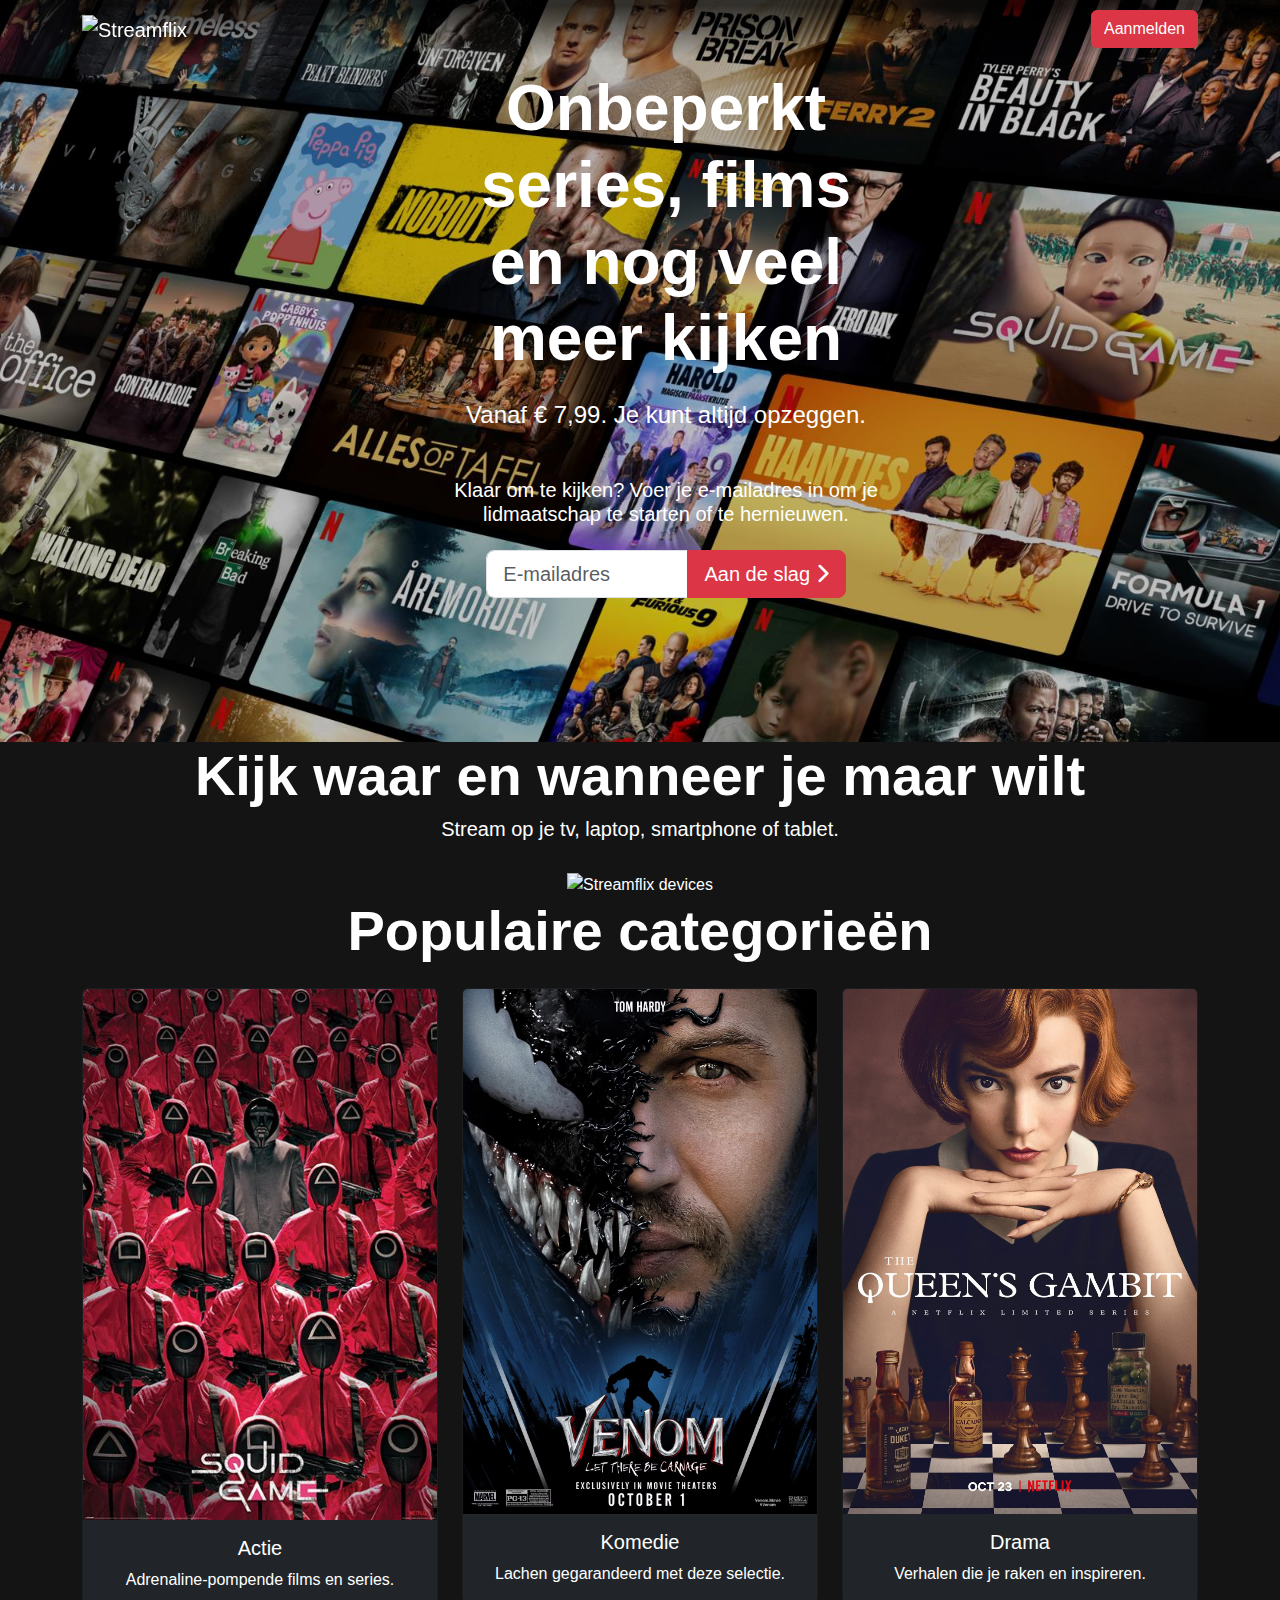
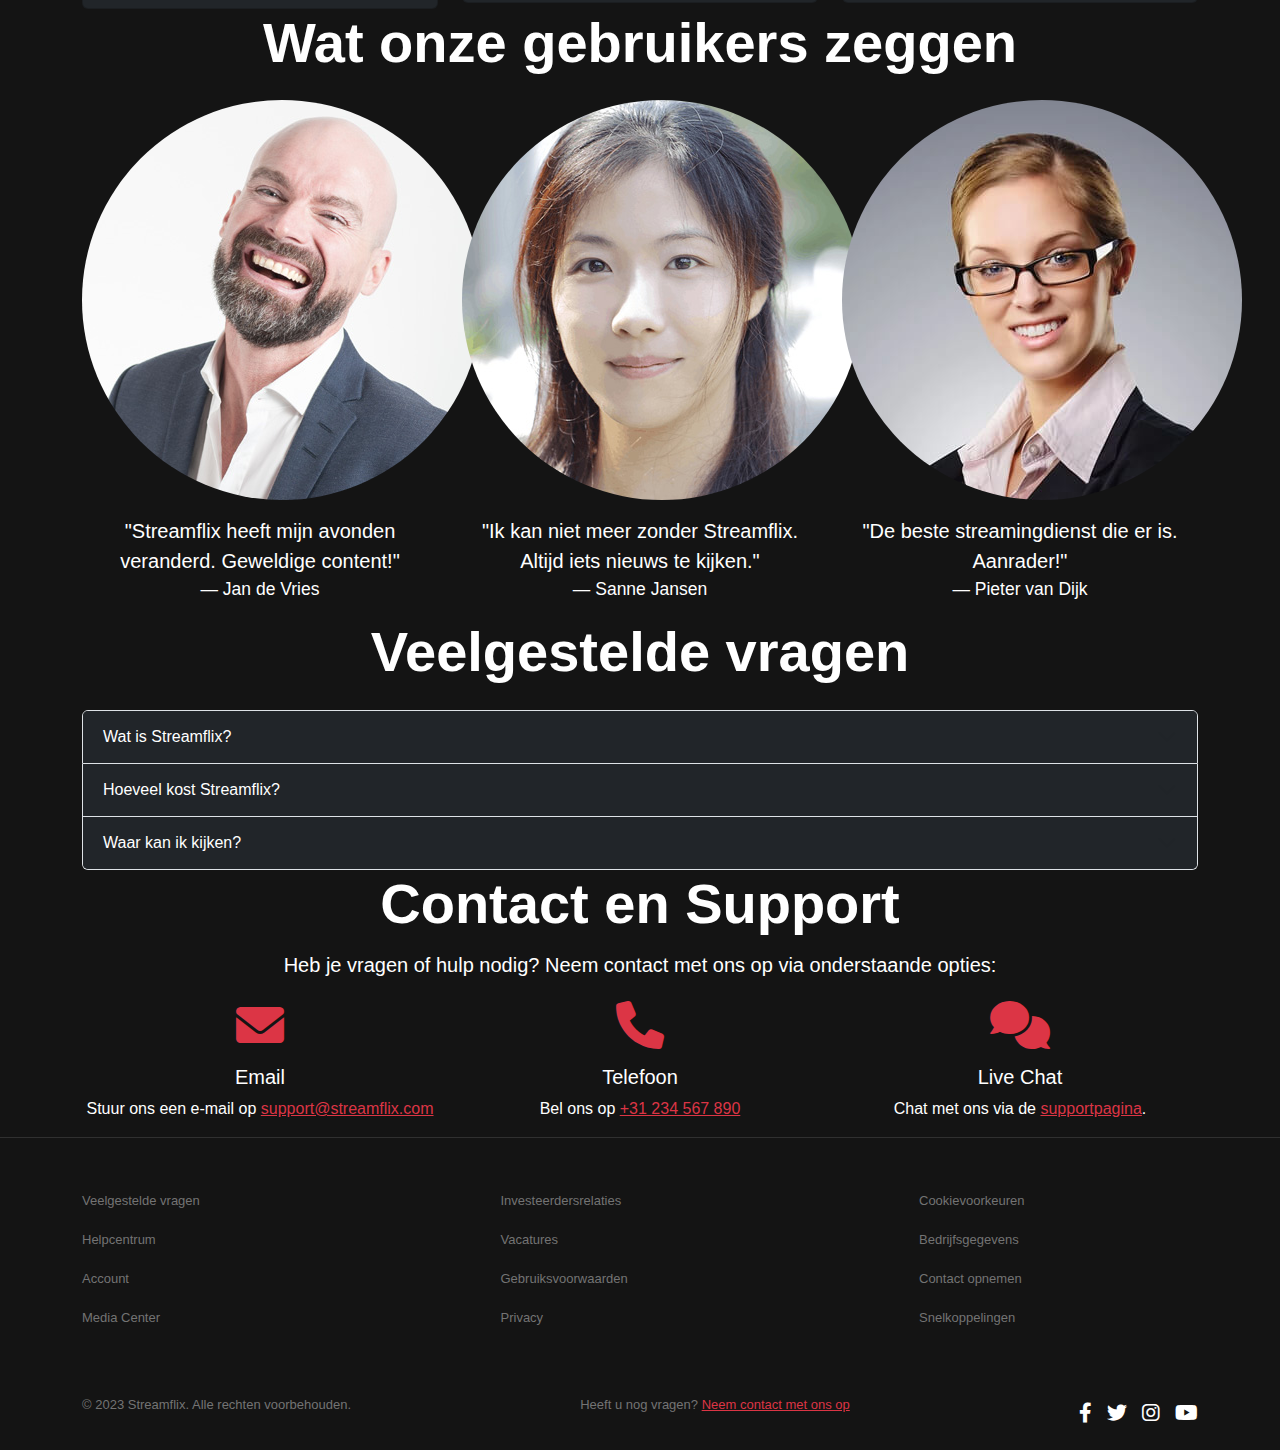
==== commit d23367fd: "finish index.html" ====
--- a/Streamflix/index.html
+++ b/Streamflix/index.html
@@ -29,14 +29,12 @@
     </header>
 
     <div class="hero-overlay"></div>
-    
-    <main class="container text-center text-white hero-content">
+    <main class="container text-center text-white hero-content" style="background: transparent;">
         <h1 class="display-3 fw-bold mb-4">Onbeperkt series, films en nog veel meer kijken</h1>
-        <p class="h4 mb-5">Vanaf € 8,99. Je kunt altijd opzeggen.</p>
+        <p class="h4 mb-5">Vanaf € 7,99. Je kunt altijd opzeggen.</p>
         <p class="h5 mb-4">Klaar om te kijken? Voer je e-mailadres in om je lidmaatschap te starten of te hernieuwen.</p>
-        
         <div class="row justify-content-center">
-            <div class="col-md-8 col-lg-6">
+            <div class="col-md-10 col-lg-10"> <!-- Adjusted column width -->
                 <div class="input-group mb-3">
                     <input type="email" class="form-control form-control-lg" placeholder="E-mailadres">
                     <a href="auth.html" class="btn btn-danger btn-lg">
@@ -46,6 +44,146 @@
             </div>
         </div>
     </main>
+
+    <div style="background-color: var(--netflix-dark); margin-top: 10%;">
+        <div class="container text-center text-white">
+            <h2 class="display-4 fw-bold">Kijk waar en wanneer je maar wilt</h2>
+            <p class="h5">Stream op je tv, laptop, smartphone of tablet.</p>
+            <img src="https://assets.nflxext.com/ffe/siteui/acquisition/ourStory/fuji/desktop/device-pile.png" " alt="Streamflix devices" class="img-fluid mt-4">
+        </div>
+    </div>
+
+    <div style="background-color: var(--netflix-dark);">
+        <div class="container text-center text-white">
+            <h2 class="display-4 fw-bold">Populaire categorieën</h2>
+            <div class="row mt-4">
+                <div class="col-md-4">
+                    <div class="card bg-dark text-white">
+                        <img src="images/squidgamemovie.jpg" class="card-img-top" alt="Actie">
+                        <div class="card-body">
+                            <h5 class="card-title">Actie</h5>
+                            <p class="card-text">Adrenaline-pompende films en series.</p>
+                        </div>
+                    </div>
+                </div>
+                <div class="col-md-4">
+                    <div class="card bg-dark text-white">
+                        <img src="images/venom2movie.png" class="card-img-top" alt="Komedie">
+                        <div class="card-body">
+                            <h5 class="card-title">Komedie</h5>
+                            <p class="card-text">Lachen gegarandeerd met deze selectie.</p>
+                        </div>
+                    </div>
+                </div>
+                <div class="col-md-4">
+                    <div class="card bg-dark text-white">
+                        <img src="images/queensgambitmovie.jpg" class="card-img-top" alt="Drama">
+                        <div class="card-body">
+                            <h5 class="card-title">Drama</h5>
+                            <p class="card-text">Verhalen die je raken en inspireren.</p>
+                        </div>
+                    </div>
+                </div>
+            </div>
+        </div>
+    </div>
+
+    <div style="background-color: var(--netflix-dark);">
+        <div class="container text-center text-white">
+            <h2 class="display-4 fw-bold">Wat onze gebruikers zeggen</h2>
+            <div class="row mt-4">
+                <div class="col-md-4">
+                    <blockquote class="blockquote">
+                        <img src="images/profiles/testimonials-1.jpg" class="rounded-circle mb-3 testimonial-img" alt="User 1">
+                        <p>"Streamflix heeft mijn avonden veranderd. Geweldige content!"</p>
+                        <footer class="blockquote-footer text-white">Jan de Vries</footer>
+                    </blockquote>
+                </div>
+                <div class="col-md-4">
+                    <blockquote class="blockquote">
+                        <img src="images/profiles/testimonials-2.jpg" class="rounded-circle mb-3 testimonial-img" alt="User 2">
+                        <p>"Ik kan niet meer zonder Streamflix. Altijd iets nieuws te kijken."</p>
+                        <footer class="blockquote-footer text-white">Sanne Jansen</footer>
+                    </blockquote>
+                </div>
+                <div class="col-md-4">
+                    <blockquote class="blockquote">
+                        <img src="images/profiles/testimonials-3.jpg" class="rounded-circle mb-3 testimonial-img" alt="User 3">
+                        <p>"De beste streamingdienst die er is. Aanrader!"</p>
+                        <footer class="blockquote-footer text-white">Pieter van Dijk</footer>
+                    </blockquote>
+                </div>
+            </div>
+        </div>
+    </div>
+
+    <div style="background-color: var(--netflix-dark);">
+        <div class="container text-center text-white">
+            <h2 class="display-4 fw-bold">Veelgestelde vragen</h2>
+            <div class="accordion mt-4" id="faqAccordion">
+                <div class="accordion-item bg-dark text-white">
+                    <h2 class="accordion-header" id="faqHeadingOne">
+                        <button class="accordion-button bg-dark text-white collapsed" type="button" data-bs-toggle="collapse" data-bs-target="#faqCollapseOne">
+                            Wat is Streamflix?
+                        </button>
+                    </h2>
+                    <div id="faqCollapseOne" class="accordion-collapse collapse" data-bs-parent="#faqAccordion">
+                        <div class="accordion-body">
+                            Streamflix is een streamingdienst waarmee je onbeperkt films, series en meer kunt kijken, zonder advertenties.
+                        </div>
+                    </div>
+                </div>
+                <div class="accordion-item bg-dark text-white">
+                    <h2 class="accordion-header" id="faqHeadingTwo">
+                        <button class="accordion-button bg-dark text-white collapsed" type="button" data-bs-toggle="collapse" data-bs-target="#faqCollapseTwo">
+                            Hoeveel kost Streamflix?
+                        </button>
+                    </h2>
+                    <div id="faqCollapseTwo" class="accordion-collapse collapse" data-bs-parent="#faqAccordion">
+                        <div class="accordion-body">
+                            Streamflix biedt verschillende abonnementen vanaf €7,99 per maand. Je kunt op elk moment opzeggen.
+                        </div>
+                    </div>
+                </div>
+                <div class="accordion-item bg-dark text-white">
+                    <h2 class="accordion-header" id="faqHeadingThree">
+                        <button class="accordion-button bg-dark text-white collapsed" type="button" data-bs-toggle="collapse" data-bs-target="#faqCollapseThree">
+                            Waar kan ik kijken?
+                        </button>
+                    </h2>
+                    <div id="faqCollapseThree" class="accordion-collapse collapse" data-bs-parent="#faqAccordion">
+                        <div class="accordion-body">
+                            Je kunt Streamflix kijken op je tv, laptop, smartphone of tablet. Download de app of kijk via je browser.
+                        </div>
+                    </div>
+                </div>
+            </div>
+        </div>
+    </div>
+
+    <div style="background-color: var(--netflix-dark);">
+        <div class="container text-center text-white">
+            <h2 class="display-4 fw-bold">Contact en Support</h2>
+            <p class="h5 mt-3">Heb je vragen of hulp nodig? Neem contact met ons op via onderstaande opties:</p>
+            <div class="row mt-4">
+                <div class="col-md-4">
+                    <i class="fas fa-envelope fa-3x text-danger mb-3"></i>
+                    <h5>Email</h5>
+                    <p>Stuur ons een e-mail op <a href="mailto:support@streamflix.com" class="text-danger">support@streamflix.com</a></p>
+                </div>
+                <div class="col-md-4">
+                    <i class="fas fa-phone fa-3x text-danger mb-3"></i>
+                    <h5>Telefoon</h5>
+                    <p>Bel ons op <a href="tel:+31234567890" class="text-danger">+31 234 567 890</a></p>
+                </div>
+                <div class="col-md-4">
+                    <i class="fas fa-comments fa-3x text-danger mb-3"></i>
+                    <h5>Live Chat</h5>
+                    <p>Chat met ons via de <a href="#" class="text-danger">supportpagina</a>.</p>
+                </div>
+            </div>
+        </div>
+    </div>
 
     <footer class="site-footer">
         <div class="container">
@@ -77,6 +215,7 @@
             </div>
             <div class="footer-bottom">
                 <p>&copy; 2023 Streamflix. Alle rechten voorbehouden.</p>
+                <p>Heeft u nog vragen? <a href="mailto:juridisch@streamflix.com" class="text-danger">Neem contact met ons op</a></p>
                 <div class="social-icons">
                     <a href="#"><i class="fab fa-facebook-f"></i></a>
                     <a href="#"><i class="fab fa-twitter"></i></a>
@@ -86,5 +225,32 @@
             </div>
         </div>
     </footer>
+
+    <!-- Scripts -->
+    <script src="https://cdn.jsdelivr.net/npm/bootstrap@5.3.0/dist/js/bootstrap.bundle.min.js"></script>
+    <script>
+        // Navbar scroll effect
+        window.addEventListener('scroll', function() {
+            if (window.scrollY > 100) {
+                document.querySelector('.navbar').classList.add('scrolled');
+            } else {
+                document.querySelector('.navbar').classList.remove('scrolled');
+            }
+        });
+
+        // Legal Navigation Interaction
+        document.querySelectorAll('.legal-nav a').forEach(link => {
+            link.addEventListener('click', function(e) {
+                e.preventDefault();
+                document.querySelectorAll('.legal-nav a').forEach(navLink => {
+                    navLink.classList.remove('active');
+                });
+                this.classList.add('active');
+                document.querySelector(this.getAttribute('href')).scrollIntoView({
+                    behavior: 'smooth'
+                });
+            });
+        });
+    </script>
 </body>
 </html>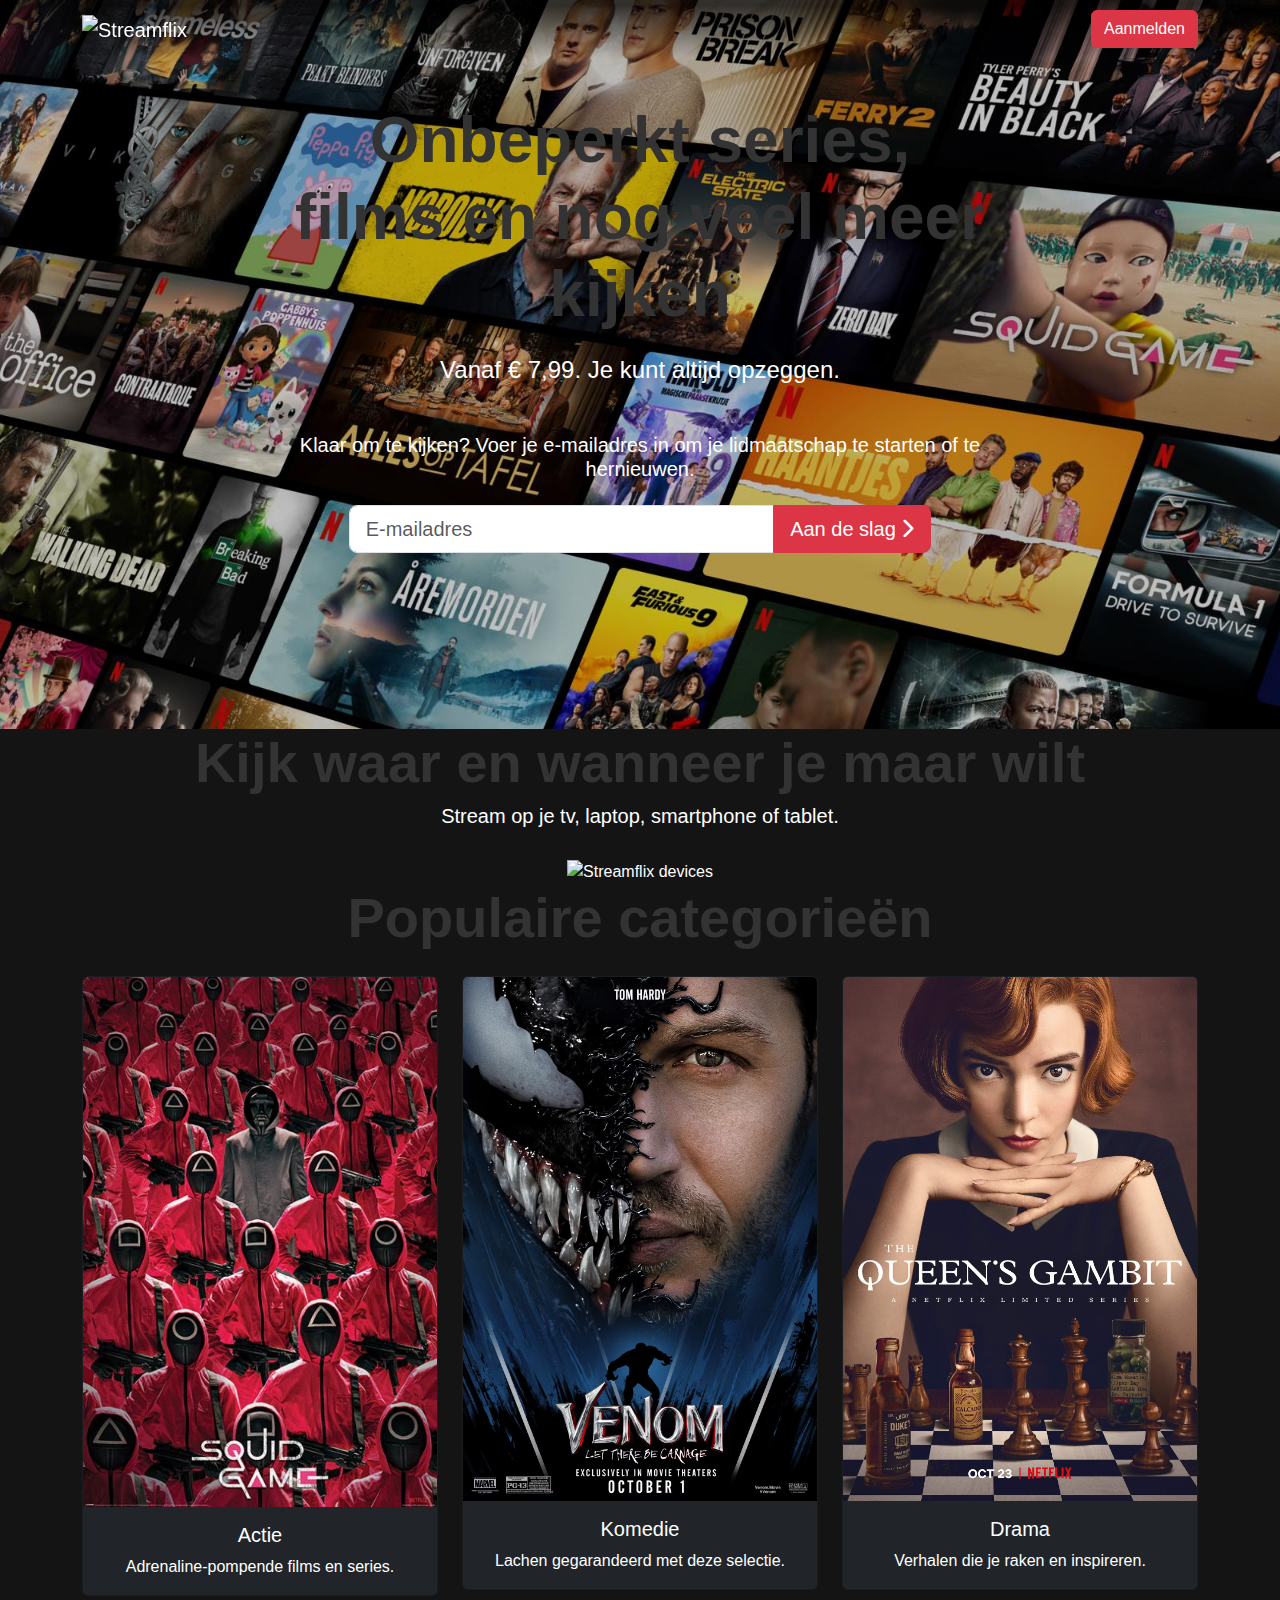
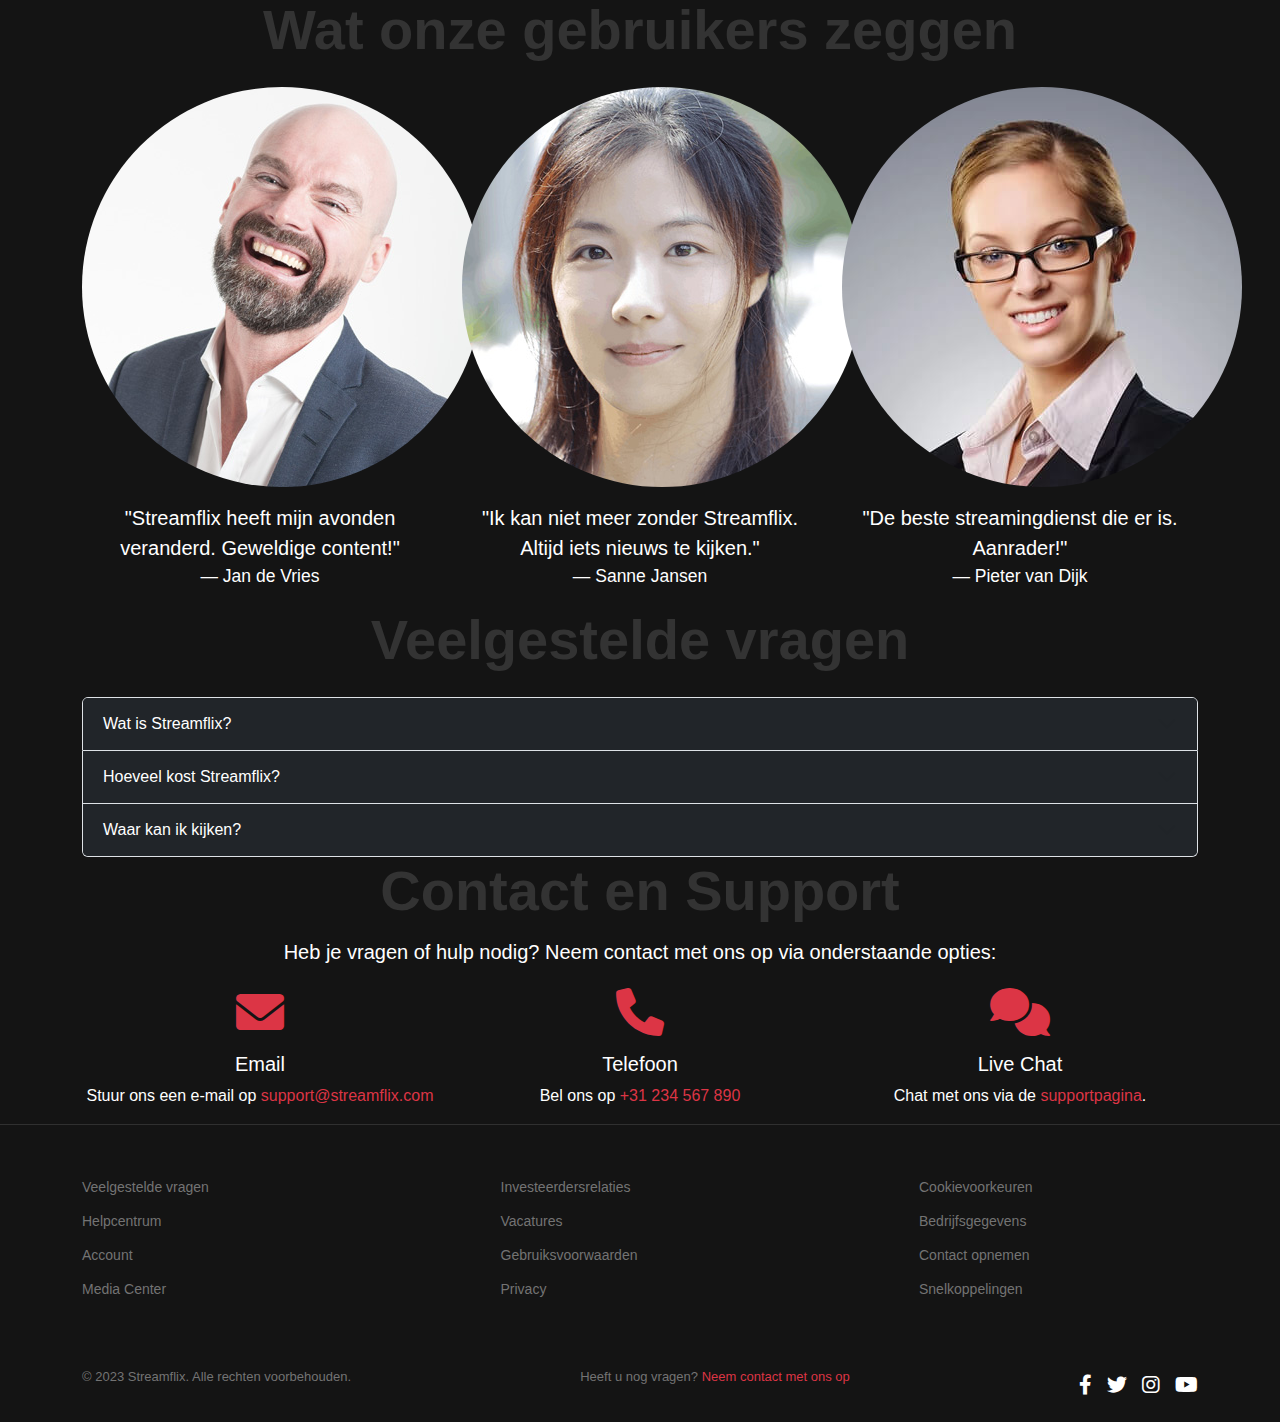
==== commit 3b30842e: "uploading to strato, fixed all links." ====
--- a/Streamflix/index.html
+++ b/Streamflix/index.html
@@ -190,26 +190,26 @@
             <div class="footer-links">
                 <div class="footer-column">
                     <ul>
-                        <li><a href="#">Veelgestelde vragen</a></li>
-                        <li><a href="#">Helpcentrum</a></li>
-                        <li><a href="#">Account</a></li>
-                        <li><a href="#">Media Center</a></li>
+                        <li><a href="terms.html">Veelgestelde vragen</a></li>
+                        <li><a href="terms.html">Helpcentrum</a></li>
+                        <li><a href="terms.html">Account</a></li>
+                        <li><a href="terms.html">Media Center</a></li>
                     </ul>
                 </div>
                 <div class="footer-column">
                     <ul>
-                        <li><a href="#">Investeerdersrelaties</a></li>
-                        <li><a href="#">Vacatures</a></li>
-                        <li><a href="#">Gebruiksvoorwaarden</a></li>
-                        <li><a href="#">Privacy</a></li>
+                        <li><a href="terms.html">Investeerdersrelaties</a></li>
+                        <li><a href="terms.html">Vacatures</a></li>
+                        <li><a href="terms.html">Gebruiksvoorwaarden</a></li>
+                        <li><a href="terms.html">Privacy</a></li>
                     </ul>
                 </div>
                 <div class="footer-column">
                     <ul>
-                        <li><a href="#">Cookievoorkeuren</a></li>
-                        <li><a href="#">Bedrijfsgegevens</a></li>
-                        <li><a href="#">Contact opnemen</a></li>
-                        <li><a href="#">Snelkoppelingen</a></li>
+                        <li><a href="terms.html">Cookievoorkeuren</a></li>
+                        <li><a href="terms.html">Bedrijfsgegevens</a></li>
+                        <li><a href="terms.html">Contact opnemen</a></li>
+                        <li><a href="terms.html">Snelkoppelingen</a></li>
                     </ul>
                 </div>
             </div>
--- a/Streamflix/css/style.css
+++ b/Streamflix/css/style.css
@@ -4,6 +4,28 @@
     --netflix-gray: #303030;
     --netflix-light-gray: #737373;
 }
+
+/* Migrated from css.css */
+body {
+    font-family: Arial, sans-serif;
+    margin: 0;
+    padding: 0;
+}
+
+h1, h2, h3 {
+    color: #333;
+}
+
+a {
+    text-decoration: none;
+    color: #007bff;
+}
+
+a:hover {
+    text-decoration: underline;
+}
+
+/* Add any additional styles here */
 
 body {
     background-color: var(--netflix-dark);
@@ -26,13 +48,14 @@
 }
 
 .hero-banner {
-    height: 70vh;
+    height: 70vh; /* Adjusted height for consistency */
     background-size: cover;
     background-position: center;
     position: relative;
     display: flex;
-    align-items: center;
+    align-items: flex-end;
     margin-top: -68px;
+    padding: 2rem; /* Added padding for better spacing */
 }
 
 .hero-banner::before {
@@ -42,19 +65,88 @@
     left: 0;
     right: 0;
     bottom: 0;
-    background: linear-gradient(to top, var(--netflix-dark) 0%, transparent 50%);
+    background: linear-gradient(to top, var(--netflix-dark) 0%, transparent 30%);
 }
 
 .hero-content {
     position: relative;
     z-index: 1;
-    padding-left: 4rem;
-    max-width: 40%;
+    padding: 2rem;
+    max-width: 60%; /* Adjusted width for better layout */
+    background: rgba(0, 0, 0, 0.5); /* Added background for readability */
+    border-radius: 8px; /* Rounded corners */
+}
+
+.title-logo {
+    max-width: 400px;
+    margin-bottom: 1.5rem;
+}
+
+.match-percentage {
+    color: #46d369;
+    font-weight: bold;
+    margin-right: 1rem;
+}
+
+.year-rating {
+    border: 1px solid rgba(255,255,255,0.4);
+    padding: 0 0.5rem;
+    margin-right: 1rem;
+}
+
+.season-count {
+    margin-right: 1rem;
+}
+
+.genre-tag {
+    background-color: rgba(109, 109, 110, 0.7);
+    padding: 0.2rem 0.5rem;
+    border-radius: 3px;
+    font-size: 0.8rem;
+    margin-right: 0.5rem;
+    display: inline-block;
+    margin-bottom: 0.5rem;
+}
+
+.play-btn {
+    background-color: white;
+    color: black;
+    border: none;
+    padding: 0.8rem 2.5rem; /* Adjusted padding for better button size */
+    border-radius: 6px; /* Slightly rounded corners */
+    font-weight: bold;
+    margin-right: 1rem;
+    font-size: 1.1rem; /* Unified font size */
+    margin-top: 1rem;
+    transition: transform 0.3s, background-color 0.3s; /* Added hover effect */
+}
+
+.play-btn:hover {
+    background-color: #f40612; /* Slightly darker red */
+    transform: scale(1.05); /* Slight zoom effect */
+}
+
+.info-btn {
+    background-color: rgba(109, 109, 110, 0.7);
+    color: white;
+    border: none;
+    padding: 0.8rem 2.5rem; /* Adjusted padding for better button size */
+    border-radius: 6px; /* Slightly rounded corners */
+    font-weight: bold;
+    font-size: 1.1rem; /* Unified font size */
+    margin-top: 1rem;
+    transition: transform 0.3s, background-color 0.3s; /* Added hover effect */
+}
+
+.info-btn:hover {
+    background-color: rgba(109, 109, 110, 0.9); /* Darker gray */
+    transform: scale(1.05);
 }
 
 .section-title {
     font-weight: bold;
-    margin-bottom: 1rem;
+    margin-bottom: 1.5rem;
+    font-size: 1.5rem;
 }
 
 .row-container {
@@ -146,30 +238,107 @@
     background: rgba(0,0,0,0.7);
 }
 
-.genre-tag {
-    background-color: var(--netflix-red);
-    padding: 0.2rem 0.5rem;
-    border-radius: 3px;
-    font-size: 0.8rem;
-    margin-right: 0.5rem;
-}
-
-.play-btn {
-    background-color: white;
-    color: black;
-    border: none;
-    padding: 0.5rem 1.5rem;
+.cast-container {
+    display: flex;
+    overflow-x: auto;
+    padding: 1rem 0;
+    gap: 1rem;
+}
+
+.cast-card {
+    flex: 0 0 auto;
+    width: 150px;
+    text-align: center;
+}
+
+.cast-card img {
     border-radius: 4px;
-    font-weight: bold;
-    margin-right: 1rem;
-}
-
-.info-btn {
-    background-color: rgba(109, 109, 110, 0.7);
-    color: white;
-    border: none;
-    padding: 0.5rem 1.5rem;
+    width: 150px;
+    height: 150px;
+    object-fit: cover;
+    margin-bottom: 0.5rem;
+}
+
+.cast-name {
+    font-weight: bold;
+    margin-bottom: 0.2rem;
+}
+
+.cast-character {
+    color: var(--netflix-light-gray);
+    font-size: 0.9rem;
+}
+
+.episodes-container {
+    margin-top: 2rem;
+}
+
+.episode-card {
+    display: flex;
+    margin-bottom: 2rem;
+    background-color: var(--netflix-gray);
     border-radius: 4px;
+    overflow: hidden;
+}
+
+.episode-image {
+    width: 300px;
+    height: 170px;
+    object-fit: cover;
+}
+
+.episode-details {
+    padding: 1rem;
+    flex-grow: 1;
+}
+
+.episode-number {
+    color: var(--netflix-light-gray);
+    margin-bottom: 0.5rem;
+}
+
+.episode-title {
+    font-weight: bold;
+    font-size: 1.2rem;
+    margin-bottom: 0.5rem;
+}
+
+.episode-description {
+    color: var(--netflix-light-gray);
+    margin-bottom: 0.5rem;
+}
+
+.more-like-this {
+    margin-top: 3rem;
+}
+
+.similar-container {
+    display: grid;
+    grid-template-columns: repeat(auto-fill, minmax(200px, 1fr));
+    gap: 1rem;
+}
+
+.similar-card {
+    position: relative;
+}
+
+.similar-card img {
+    width: 100%;
+    border-radius: 4px;
+    transition: transform 0.3s;
+}
+
+.similar-card:hover img {
+    transform: scale(1.05);
+}
+
+.similar-title {
+    position: absolute;
+    bottom: 0;
+    left: 0;
+    right: 0;
+    background: linear-gradient(to top, rgba(0,0,0,0.8) 0%, transparent 100%);
+    padding: 1rem;
     font-weight: bold;
 }
 
@@ -188,6 +357,10 @@
     margin-bottom: 30px;
 }
 
+.footer-links ul {
+    padding-left: 0; /* Unified padding */
+}
+
 .footer-column {
     flex: 0 0 25%;
     margin-bottom: 20px;
@@ -198,17 +371,18 @@
     padding: 0;
 }
 
-.footer-column li {
-    margin-bottom: 15px;
+.footer-column ul li {
+    margin-bottom: 10px; /* Reduced spacing for compactness */
 }
 
 .footer-column a {
     color: var(--netflix-light-gray);
     text-decoration: none;
-    font-size: 13px;
+    font-size: 14px; /* Unified font size */
 }
 
 .footer-column a:hover {
+    color: white; /* Highlight on hover */
     text-decoration: underline;
 }
 
@@ -252,4 +426,242 @@
     .social-icons {
         margin-top: 15px;
     }
+}
+
+.profile-dashboard section {
+    margin-bottom: 20px;
+    padding: 15px;
+    border: 1px solid #ccc;
+    border-radius: 5px;
+    background-color: #303030;
+}
+
+.profile-dashboard h2 {
+    margin-bottom: 10px;
+}
+
+.profile-dashboard button {
+    margin-top: 10px;
+    padding: 8px 12px;
+    background-color: #007BFF;
+    color: white;
+    border: none;
+    border-radius: 3px;
+    cursor: pointer;
+}
+
+.profile-dashboard button:hover {
+    background-color: #0056b3;
+}
+
+/* Subscription Page Styles */
+.pricing-hero {
+    height: 40vh;
+    background-image: linear-gradient(rgba(0, 0, 0, 0.7), rgba(0, 0, 0, 0.7)), 
+                      url('https://assets.codepen.io/1481804/pricing-bg.jpg');
+    background-size: cover;
+    background-position: center;
+    display: flex;
+    align-items: center;
+    margin-top: -68px;
+    margin-bottom: 3rem;
+}
+
+.pricing-container {
+    max-width: 1200px;
+    margin: 0 auto;
+    padding: 0 2rem;
+}
+
+.pricing-title {
+    font-size: 2.5rem;
+    font-weight: bold;
+    margin-bottom: 1.5rem;
+    text-align: center;
+}
+
+.pricing-subtitle {
+    color: var(--netflix-light-gray);
+    text-align: center;
+    margin-bottom: 3rem;
+    font-size: 1.2rem;
+}
+
+.pricing-cards {
+    display: flex;
+    flex-wrap: wrap;
+    gap: 2rem;
+    justify-content: center;
+    margin-bottom: 4rem;
+}
+
+.pricing-card {
+    background-color: rgba(20, 20, 20, 0.8);
+    border-radius: 8px;
+    padding: 2.5rem;
+    width: 350px;
+    transition: transform 0.3s;
+    border: 1px solid var(--netflix-gray);
+}
+
+.pricing-card:hover {
+    transform: scale(1.03);
+    border-color: var(--netflix-red);
+}
+
+.pricing-card.popular {
+    border: 2px solid var(--netflix-red);
+    position: relative;
+}
+
+.popular-badge {
+    position: absolute;
+    top: -15px;
+    right: 20px;
+    background-color: var(--netflix-red);
+    color: white;
+    padding: 0.3rem 1rem;
+    border-radius: 20px;
+    font-size: 0.8rem;
+    font-weight: bold;
+}
+
+.pricing-card-title {
+    font-size: 1.8rem;
+    font-weight: bold;
+    margin-bottom: 1rem;
+    color: white;
+}
+
+.pricing-card-price {
+    font-size: 2.5rem;
+    font-weight: bold;
+    margin-bottom: 1.5rem;
+}
+
+.pricing-card-price .period {
+    font-size: 1rem;
+    color: var(--netflix-light-gray);
+}
+
+.pricing-card-features {
+    margin-bottom: 2rem;
+}
+
+.pricing-card-features li {
+    margin-bottom: 0.8rem;
+    padding-left: 1.5rem;
+    position: relative;
+    list-style: none;
+}
+
+.pricing-card-features li:before {
+    content: "\f00c";
+    font-family: "Font Awesome 6 Free";
+    font-weight: 900;
+    position: absolute;
+    left: 0;
+    color: var(--netflix-red);
+}
+
+.btn-pricing {
+    background-color: var(--netflix-red);
+    color: white;
+    border: none;
+    padding: 0.8rem 2rem;
+    font-weight: bold;
+    width: 100%;
+    border-radius: 4px;
+    font-size: 1.1rem;
+    transition: background-color 0.3s;
+}
+
+.btn-pricing:hover {
+    background-color: #f40612;
+}
+
+.toggle-container {
+    display: flex;
+    justify-content: center;
+    margin-bottom: 3rem;
+    align-items: center;
+}
+
+.toggle-label {
+    margin: 0 1rem;
+    font-weight: bold;
+}
+
+.toggle-switch {
+    position: relative;
+    display: inline-block;
+    width: 60px;
+    height: 30px;
+}
+
+.toggle-switch input {
+    opacity: 0;
+    width: 0;
+    height: 0;
+}
+
+.slider {
+    position: absolute;
+    cursor: pointer;
+    top: 0;
+    left: 0;
+    right: 0;
+    bottom: 0;
+    background-color: #ccc;
+    transition: .4s;
+    border-radius: 34px;
+}
+
+.slider:before {
+    position: absolute;
+    content: "";
+    height: 22px;
+    width: 22px;
+    left: 4px;
+    bottom: 4px;
+    background-color: white;
+    transition: .4s;
+    border-radius: 50%;
+}
+
+input:checked + .slider {
+    background-color: var(--netflix-red);
+}
+
+input:checked + .slider:before {
+    transform: translateX(30px);
+}
+
+.savings-badge {
+    background-color: rgba(70, 211, 105, 0.2);
+    color: #46d369;
+    padding: 0.3rem 0.8rem;
+    border-radius: 4px;
+    font-size: 0.9rem;
+    display: inline-block;
+    margin-left: 0.5rem;
+}
+
+.faq-section {
+    max-width: 800px;
+    margin: 0 auto 4rem;
+}
+
+@media (max-width: 768px) {
+    .pricing-hero {
+        height: 30vh;
+    }
+    
+    .pricing-container {
+        padding: 0 1rem;
+    }
+    
+    .pricing-card {
+        width: 100%;
+    }
 }